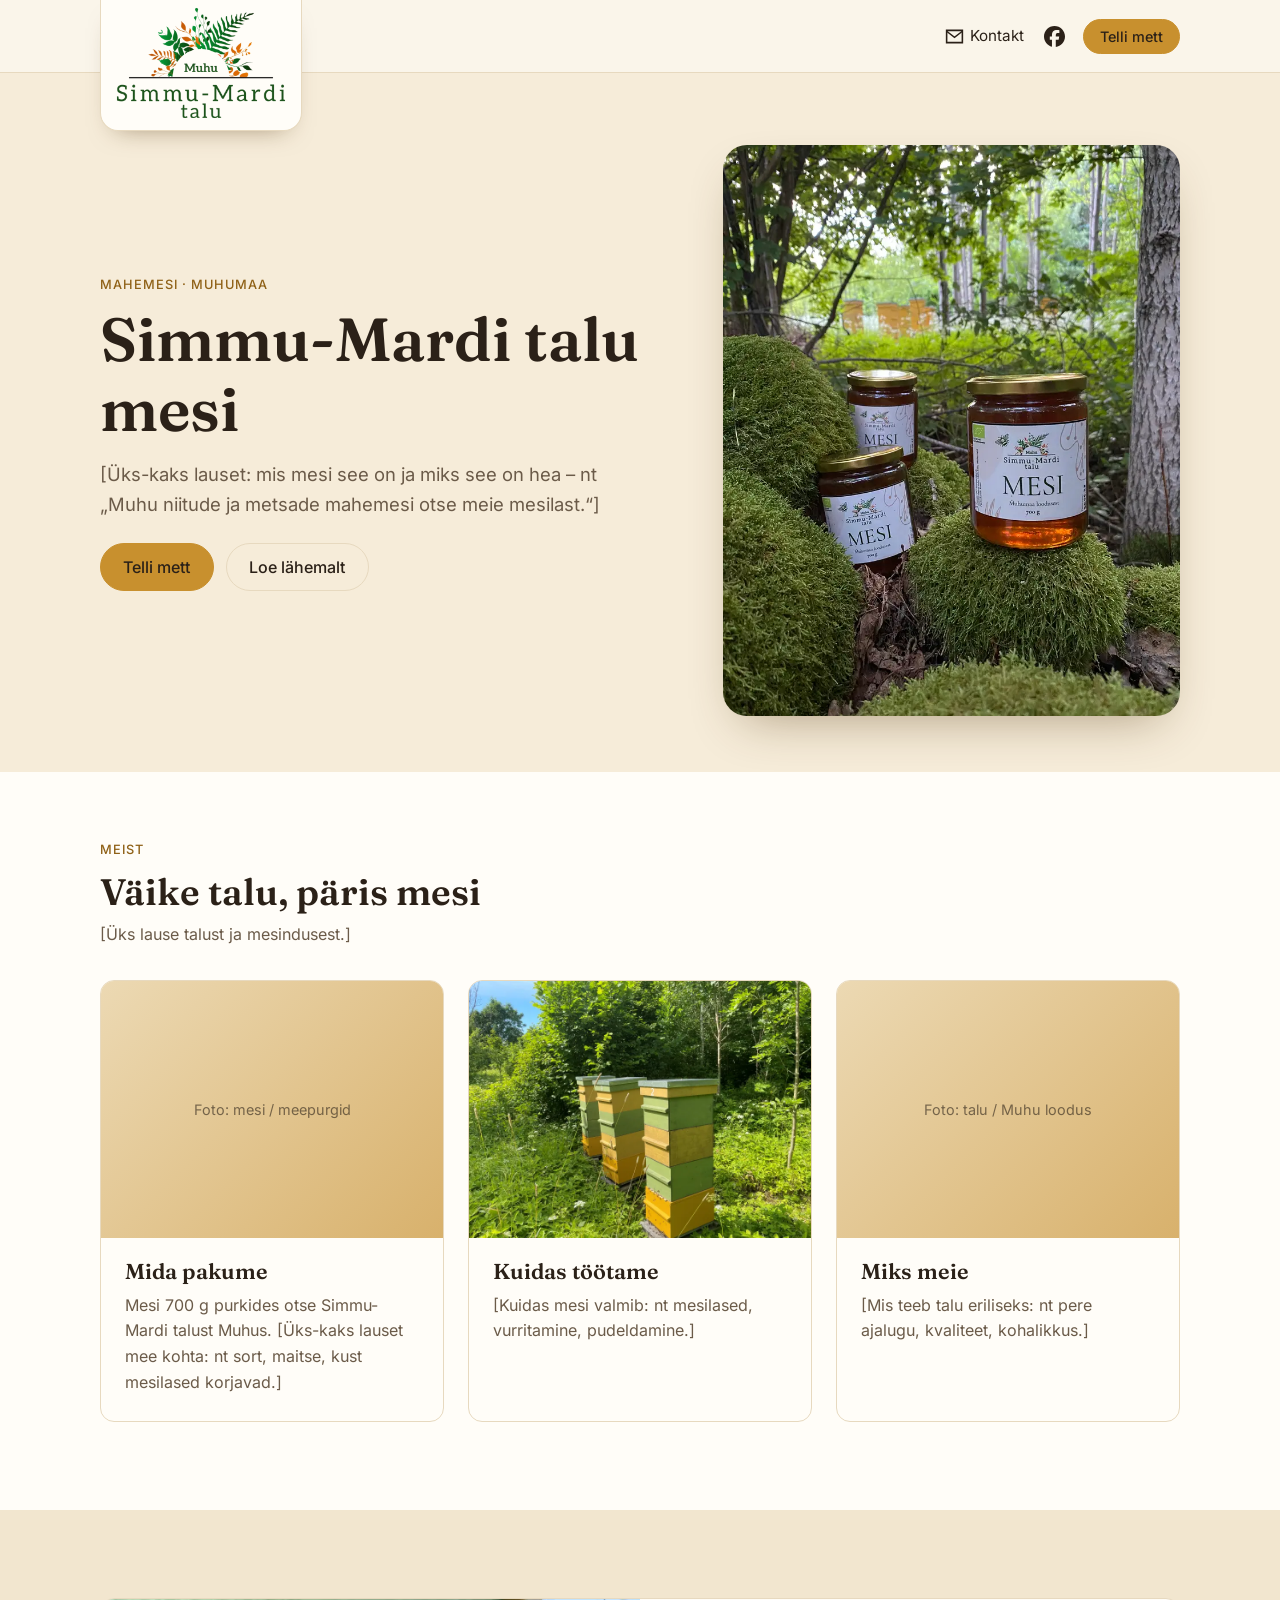
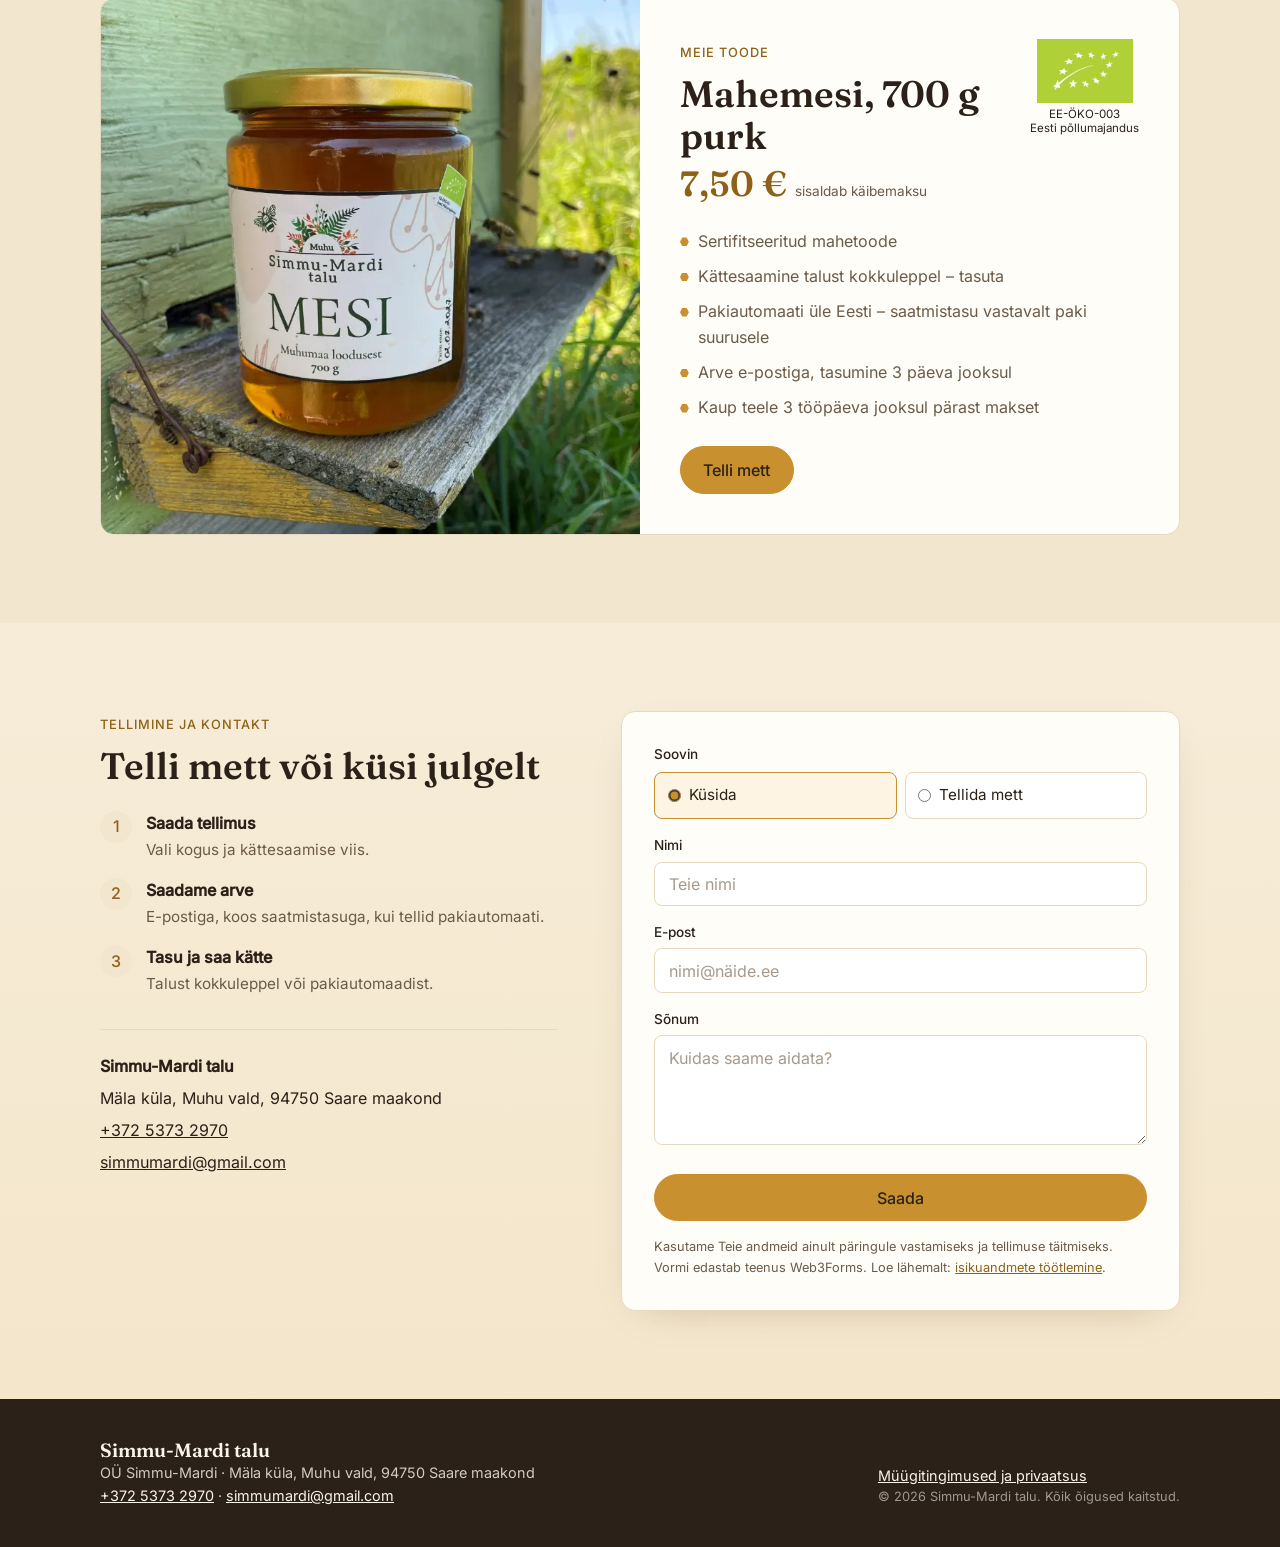
==== index.html @ 736f275f "Header logo 10% bigger (114px desktop, 92px phones, 79px smallest) Stylesheet link bumped to v=9.  C" ====
<!DOCTYPE html>
<html lang="et">
<head>
<meta charset="UTF-8">
<meta name="viewport" content="width=device-width, initial-scale=1.0">
<!-- TEMPORARY until launch: remove this noindex when the site goes live on www.simmumardi.ee -->
<meta name="robots" content="noindex">
<!-- PLACEHOLDER metadata: replace [bracketed] texts; drop "placeholder-" images when real ones exist -->
<title>Simmu-Mardi talu – mahemesi Muhumaalt</title>
<meta name="description" content="[1–2 lauset: Simmu-Mardi talu sertifitseeritud mahemesi Muhumaalt, 700 g purk 7,50 €. Tellimine talust või pakiautomaati. Kuni ~155 tähemärki.]">
<link rel="canonical" href="https://www.simmumardi.ee/">

<meta property="og:type" content="website">
<meta property="og:locale" content="et_EE">
<meta property="og:site_name" content="Simmu-Mardi talu">
<meta property="og:title" content="Simmu-Mardi talu – mahemesi Muhumaalt">
<meta property="og:description" content="[Sama või lühem kui meta description.]">
<meta property="og:url" content="https://www.simmumardi.ee/">
<meta property="og:image" content="https://www.simmumardi.ee/assets/img/placeholder-og-image.png">
<meta property="og:image:width" content="1200">
<meta property="og:image:height" content="630">
<meta property="og:image:alt" content="Simmu-Mardi talu">

<link rel="icon" href="assets/img/placeholder-favicon.svg" type="image/svg+xml">
<link rel="apple-touch-icon" href="assets/img/placeholder-apple-touch-icon.png">
<meta name="theme-color" content="#faf5ea">

<link rel="preload" href="assets/fonts/inter-latin-400-normal.woff2" as="font" type="font/woff2" crossorigin>
<link rel="preload" href="assets/fonts/fraunces-latin-600-normal.woff2" as="font" type="font/woff2" crossorigin>

<script type="application/ld+json">
{
  "@context": "https://schema.org",
  "@type": "LocalBusiness",
  "name": "Simmu-Mardi talu",
  "url": "https://www.simmumardi.ee/",
  "logo": "https://www.simmumardi.ee/assets/img/placeholder-logo.svg",
  "image": "https://www.simmumardi.ee/assets/img/meepurk.webp",
  "description": "[Sama tekst mis meta description.]",
  "legalName": "OÜ Simmu-Mardi",
  "taxID": "14913365",
  "vatID": "EE102304219",
  "email": "simmumardi@gmail.com",
  "telephone": "+37253732970",
  "address": {
    "@type": "PostalAddress",
    "streetAddress": "Simmu-Mardi talu, Mäla küla",
    "addressLocality": "Muhu vald",
    "addressRegion": "Saare maakond",
    "postalCode": "94750",
    "addressCountry": "EE"
  },
  "makesOffer": {
    "@type": "Offer",
    "price": "7.50",
    "priceCurrency": "EUR",
    "itemOffered": {
      "@type": "Product",
      "name": "Mahemesi, 700 g purk",
      "image": "https://www.simmumardi.ee/assets/img/meepurk.webp"
    }
  },
  "sameAs": ["https://www.facebook.com/p/Simmu-Mardi-talu-100068626570776/"]
}
</script>
<link rel="stylesheet" href="style.css?v=9">
</head>
<body>

<header class="site-header">
  <div class="wrap">
    <a class="brand" href="#top">
      <img class="logo" src="assets/img/logo-560.webp" alt="Simmu-Mardi talu" width="560" height="372">
    </a>
    <nav class="site-nav" aria-label="Kontakt ja sotsiaalmeedia">
      <a class="icon-link" href="#contact">
        <svg class="icon-line" viewBox="0 0 24 24" aria-hidden="true" focusable="false"><path d="M3 5h18v14H3z"/><path d="M3 6l9 7 9-7"/></svg>
        <span class="label">Kontakt</span>
      </a>
      <a class="icon-link" href="https://www.facebook.com/p/Simmu-Mardi-talu-100068626570776/">
        <svg class="icon-solid" viewBox="0 0 24 24" aria-hidden="true" focusable="false"><path d="M9.101 23.691v-7.98H6.627v-3.667h2.474v-1.58c0-4.085 1.848-5.978 5.858-5.978.401 0 .955.042 1.468.103a8.68 8.68 0 0 1 1.141.195v3.325a8.623 8.623 0 0 0-.653-.036 26.805 26.805 0 0 0-.733-.009c-.707 0-1.259.096-1.675.309a1.686 1.686 0 0 0-.679.622c-.258.42-.374.995-.374 1.752v1.297h3.919l-.386 2.103-.287 1.564h-3.246v8.245C19.396 23.238 24 18.179 24 12.044c0-6.627-5.373-12-12-12s-12 5.373-12 12c0 5.628 3.874 10.35 9.101 11.647Z"/></svg>
        <span class="visually-hidden">Simmu-Mardi talu Facebookis</span>
      </a>
      <a class="button small" href="#contact" data-order>Telli mett</a>
    </nav>
  </div>
</header>

<main id="top">
  <!-- Opening section -->
  <section class="hero">
    <div class="wrap">
      <div class="hero-text">
        <span class="eyebrow">Mahemesi · Muhumaa</span>
        <h1>Simmu-Mardi talu mesi</h1>
        <p class="lead">[Üks-kaks lauset: mis mesi see on ja miks see on hea – nt „Muhu niitude ja metsade mahemesi otse meie mesilast.“]</p>
        <div class="hero-actions">
          <a class="button" href="#contact" data-order>Telli mett</a>
          <a class="button secondary" href="#meist">Loe lähemalt</a>
        </div>
      </div>
      <div class="hero-image">
        <img src="assets/img/taust-purgid-800.webp" srcset="assets/img/taust-purgid-800.webp 800w, assets/img/taust-purgid-1000.webp 1000w" sizes="(min-width: 900px) 470px, 92vw" alt="Kolm Simmu-Mardi talu mahemee purki samblal metsas, taamal mesitarud" width="800" height="1067" fetchpriority="high">
      </div>
    </div>
  </section>

  <!-- About: three cards side by side on desktop -->
  <section class="section" id="meist" aria-labelledby="meist-heading">
    <div class="wrap">
      <div class="section-head">
        <span class="eyebrow">Meist</span>
        <h2 id="meist-heading">Väike talu, päris mesi</h2>
        <p>[Üks lause talust ja mesindusest.]</p>
      </div>
      <div class="cards">
        <article class="card">
          <div class="ph">Foto: mesi / meepurgid</div>
          <div class="card-body">
            <h3>Mida pakume</h3>
            <p>Mesi 700 g purkides otse Simmu-Mardi talust Muhus. [Üks-kaks lauset mee kohta: nt sort, maitse, kust mesilased korjavad.]</p>
          </div>
        </article>
        <article class="card">
          <img class="card-img" src="assets/img/mesila.webp" alt="Kolm kollase-rohelise triibulist mesitaru mesilas, taustal lehtpuud" width="800" height="600" loading="lazy">
          <div class="card-body">
            <h3>Kuidas töötame</h3>
            <p>[Kuidas mesi valmib: nt mesilased, vurritamine, pudeldamine.]</p>
          </div>
        </article>
        <article class="card">
          <div class="ph">Foto: talu / Muhu loodus</div>
          <div class="card-body">
            <h3>Miks meie</h3>
            <p>[Mis teeb talu eriliseks: nt pere ajalugu, kvaliteet, kohalikkus.]</p>
          </div>
        </article>
      </div>
    </div>
  </section>

  <!-- Product -->
  <section class="section product" aria-labelledby="toode-heading">
    <div class="wrap">
      <div class="product-box">
        <img class="product-img" src="assets/img/meepurk.webp" alt="Simmu-Mardi talu mahemee 700 g purk mesitaru lennulaual, taustal lendavad mesilased" width="1000" height="750" loading="lazy">
        <div class="product-info">
          <div class="product-top">
            <div>
              <span class="eyebrow">Meie toode</span>
              <h2 id="toode-heading">Mahemesi, 700 g purk</h2>
              <p class="product-price">7,50 € <small>sisaldab käibemaksu</small></p>
            </div>
            <figure class="organic">
              <img src="assets/img/eu-organic-logo.jpg" alt="ELi mahepõllumajanduse logo" width="500" height="333">
              <figcaption><span>EE-ÖKO-003</span><span>Eesti põllumajandus</span></figcaption>
            </figure>
          </div>
          <ul class="product-list">
            <li>Sertifitseeritud mahetoode</li>
            <li>Kättesaamine talust kokkuleppel – tasuta</li>
            <li>Pakiautomaati üle Eesti – saatmistasu vastavalt paki suurusele</li>
            <li>Arve e-postiga, tasumine 3 päeva jooksul</li>
            <li>Kaup teele 3 tööpäeva jooksul pärast makset</li>
          </ul>
          <a class="button" href="#contact" data-order>Telli mett</a>
        </div>
      </div>
    </div>
  </section>

  <!-- Order and contact -->
  <section class="section" id="contact" aria-labelledby="contact-heading">
    <div class="wrap contact-grid">
      <div>
        <span class="eyebrow">Tellimine ja kontakt</span>
        <h2 id="contact-heading">Telli mett või küsi julgelt</h2>
        <ol class="steps">
          <li><div><strong>Saada tellimus</strong><span>Vali kogus ja kättesaamise viis.</span></div></li>
          <li><div><strong>Saadame arve</strong><span>E-postiga, koos saatmistasuga, kui tellid pakiautomaati.</span></div></li>
          <li><div><strong>Tasu ja saa kätte</strong><span>Talust kokkuleppel või pakiautomaadist.</span></div></li>
        </ol>
        <address class="contact-details">
          <strong>Simmu-Mardi talu</strong>
          <span>Mäla küla, Muhu vald, 94750 Saare maakond</span>
          <a href="tel:+37253732970">+372 5373 2970</a>
          <a href="mailto:simmumardi@gmail.com">simmumardi@gmail.com</a>
        </address>
      </div>
      <div class="form-card">
        <form id="contact-form" action="https://api.web3forms.com/submit" method="POST">
          <input type="hidden" name="access_key" value="7dc63e33-1db3-48fc-9c2d-06ce0669c745">
          <input type="hidden" name="subject" value="Uus sõnum veebilehelt">
          <input type="hidden" name="from_name" value="Simmu-Mardi talu veebileht">
          <input type="checkbox" name="botcheck" style="display: none;" tabindex="-1" autocomplete="off">

          <fieldset class="choice">
            <legend>Soovin</legend>
            <div class="choice-options">
              <label><input type="radio" name="Tüüp" value="Küsimus" checked> Küsida</label>
              <label><input type="radio" name="Tüüp" value="Tellimus"> Tellida mett</label>
            </div>
          </fieldset>

          <!-- data-price: price per jar. Parcel locker fee depends on order size, so it is not added here -->
          <fieldset class="order-fields" id="order-fields" data-price="7.50">
            <label for="quantity">Kogus (700 g meepurki)</label>
            <input type="number" id="quantity" name="Kogus (700 g purki)" min="1" max="200" step="1" inputmode="numeric">
            <p class="hint">Hind 7,50 € / purk (sisaldab käibemaksu). <span id="order-total"></span></p>

            <fieldset class="choice delivery">
              <legend>Kättesaamine</legend>
              <div class="choice-options">
                <label><input type="radio" name="Kättesaamine" value="Talust" checked> Talust</label>
                <label><input type="radio" name="Kättesaamine" value="Pakiautomaati"> Pakiautomaati</label>
              </div>
            </fieldset>

            <fieldset class="parcel-fields" id="parcel-fields">
              <div>
                <label for="locker">Pakiautomaat</label>
                <input type="text" id="locker" name="Pakiautomaat" placeholder="Automaadi nimi või asukoht">
              </div>
              <div>
                <label for="phone">Telefon (paki teavituse jaoks)</label>
                <input type="tel" id="phone" name="Telefon" placeholder="+372" autocomplete="tel">
              </div>
            </fieldset>

            <label class="check">
              <input type="checkbox" id="terms" name="Müügitingimustega nõus" value="Jah">
              <span>Olen tutvunud <a href="muugitingimused.html" target="_blank">müügitingimustega</a> ja nõustun nendega.</span>
            </label>
          </fieldset>

          <div>
            <label for="name">Nimi</label>
            <input type="text" id="name" name="Nimi" placeholder="Teie nimi" autocomplete="name" required>
          </div>
          <div>
            <label for="email">E-post</label>
            <input type="email" id="email" name="email" placeholder="nimi@näide.ee" autocomplete="email" required>
          </div>
          <div>
            <label for="message">Sõnum</label>
            <textarea id="message" name="Sõnum" placeholder="Kuidas saame aidata?" required></textarea>
          </div>
          <button type="submit" class="button">Saada</button>
          <p class="form-status" id="form-status" role="status" aria-live="polite"></p>
          <p class="form-note">Kasutame Teie andmeid ainult päringule vastamiseks ja tellimuse täitmiseks. Vormi edastab teenus Web3Forms. Loe lähemalt: <a href="muugitingimused.html#privaatsus">isikuandmete töötlemine</a>.</p>
        </form>
      </div>
    </div>
  </section>
</main>

<footer class="site-footer">
  <div class="wrap">
    <div>
      <p class="company-name">Simmu-Mardi talu</p>
      <address>OÜ Simmu-Mardi · Mäla küla, Muhu vald, 94750 Saare maakond<br>
      <a href="tel:+37253732970">+372 5373 2970</a> · <a href="mailto:simmumardi@gmail.com">simmumardi@gmail.com</a></address>
    </div>
    <div>
      <p><a href="muugitingimused.html">Müügitingimused ja privaatsus</a></p>
      <p class="copy">&copy; <span id="year">2026</span> Simmu-Mardi talu. Kõik õigused kaitstud.</p>
    </div>
  </div>
</footer>

<script>
  document.getElementById('year').textContent = new Date().getFullYear();

  // Contact / order form. Without JS the form still posts normally and the order box stays visible.
  (function () {
    var form = document.getElementById('contact-form');
    var orderFields = document.getElementById('order-fields');
    var parcelFields = document.getElementById('parcel-fields');
    var quantity = document.getElementById('quantity');
    var locker = document.getElementById('locker');
    var phone = document.getElementById('phone');
    var terms = document.getElementById('terms');
    var message = document.getElementById('message');
    var total = document.getElementById('order-total');
    var status = document.getElementById('form-status');
    var button = form.querySelector('button[type="submit"]');
    var price = parseFloat(orderFields.dataset.price);

    function isOrder() {
      return form.querySelector('input[name="Tüüp"]:checked').value === 'Tellimus';
    }

    function isParcel() {
      return form.querySelector('input[name="Kättesaamine"]:checked').value === 'Pakiautomaati';
    }

    function euros(n) {
      return n.toFixed(2).replace('.', ',') + ' €';
    }

    // Returns e.g. "15,00 €" or "15,00 € + saatmistasu"; '' if no total
    function orderTotal() {
      var qty = parseInt(quantity.value, 10);
      if (!(price > 0 && qty > 0)) return '';
      return euros(price * qty) + (isParcel() ? ' + saatmistasu' : '');
    }

    // Disabled fieldsets are not validated or sent, so a question never carries order fields
    function updateMode() {
      var order = isOrder();
      var parcel = order && isParcel();
      orderFields.hidden = !order;
      orderFields.disabled = !order;
      parcelFields.hidden = !parcel;
      parcelFields.disabled = !parcel;
      quantity.required = order;
      terms.required = order;
      locker.required = parcel;
      phone.required = parcel;
      message.required = !order;    // message is optional for orders
      message.placeholder = order
        ? 'Soovi korral lisainfo, nt sobiv aeg talust kättesaamiseks (valikuline)'
        : 'Kuidas saame aidata?';
      if (order && !quantity.value) quantity.value = 1;
      updateTotal();
    }

    function updateTotal() {
      var t = orderTotal();
      total.textContent = t
        ? 'Kokku ' + t + (isParcel() ? ' (sõltub paki suurusest, märgime arvele).' : '.')
        : '';
    }

    form.addEventListener('change', function (e) {
      if (e.target.name === 'Tüüp' || e.target.name === 'Kättesaamine') updateMode();
    });
    quantity.addEventListener('input', updateTotal);
    updateMode();

    form.addEventListener('submit', function (e) {
      e.preventDefault();
      var data = Object.fromEntries(new FormData(form));
      var name = data['Nimi'];
      if (isOrder()) {
        data.subject = 'Tellimus: ' + data['Kogus (700 g purki)'] + ' × mesi 700 g, ' +
          (isParcel() ? 'pakiautomaat' : 'talust') + ' – ' + name;
        if (orderTotal()) data['Summa (orienteeruv)'] = orderTotal();
      } else {
        data.subject = 'Küsimus veebilehelt – ' + name;
      }

      button.disabled = true;
      status.className = 'form-status';
      status.textContent = 'Saadan…';

      fetch(form.action, {
        method: 'POST',
        headers: { 'Content-Type': 'application/json', 'Accept': 'application/json' },
        body: JSON.stringify(data)
      })
        .then(function (response) {
          return response.json().then(function (json) {
            if (!response.ok || !json.success) throw new Error(json.message);
          });
        })
        .then(function () {
          var order = isOrder();
          status.className = 'form-status success';
          status.textContent = order
            ? 'Aitäh! Tellimus on saadetud. Saadame arve e-postiga.'
            : 'Aitäh! Sõnum on saadetud. Vastame esimesel võimalusel.';
          form.reset();
          updateMode();
        })
        .catch(function () {
          status.className = 'form-status error';
          status.textContent = 'Saatmine ebaõnnestus. Palun proovige uuesti või kirjutage meile otse e-postiga.';
        })
        .then(function () {
          button.disabled = false;
        });
    });
  })();
</script>
<script>
  // "Telli mett" buttons: jump to the form with "Tellida mett" already selected
  document.querySelectorAll('[data-order]').forEach(function (link) {
    link.addEventListener('click', function () {
      var radio = document.querySelector('input[name="Tüüp"][value="Tellimus"]');
      radio.checked = true;
      radio.dispatchEvent(new Event('change', { bubbles: true }));
    });
  });
</script>

</body>
</html>
---- style.css ----
/* Simmu-Mardi talu – shared styles for index.html and muugitingimused.html (light warm theme) */

/* Self-hosted fonts (SIL OFL, licences in assets/fonts/) */
@font-face {
  font-family: 'Inter';
  font-weight: 400;
  font-display: swap;
  src: url('assets/fonts/inter-latin-400-normal.woff2') format('woff2');
  unicode-range: U+0000-00FF,U+0131,U+0152-0153,U+02BB-02BC,U+02C6,U+02DA,U+02DC,U+0304,U+0308,U+0329,U+2000-206F,U+20AC,U+2122,U+2191,U+2193,U+2212,U+2215,U+FEFF,U+FFFD;
}
@font-face {
  font-family: 'Inter';
  font-weight: 400;
  font-display: swap;
  src: url('assets/fonts/inter-latin-ext-400-normal.woff2') format('woff2');
  unicode-range: U+0100-02BA,U+02BD-02C5,U+02C7-02CC,U+02CE-02D7,U+02DD-02FF,U+0304,U+0308,U+0329,U+1D00-1DBF,U+1E00-1E9F,U+1EF2-1EFF,U+2020,U+20A0-20AB,U+20AD-20C0,U+2113,U+2C60-2C7F,U+A720-A7FF;
}
@font-face {
  font-family: 'Inter';
  font-weight: 500;
  font-display: swap;
  src: url('assets/fonts/inter-latin-500-normal.woff2') format('woff2');
  unicode-range: U+0000-00FF,U+0131,U+0152-0153,U+02BB-02BC,U+02C6,U+02DA,U+02DC,U+0304,U+0308,U+0329,U+2000-206F,U+20AC,U+2122,U+2191,U+2193,U+2212,U+2215,U+FEFF,U+FFFD;
}
@font-face {
  font-family: 'Inter';
  font-weight: 500;
  font-display: swap;
  src: url('assets/fonts/inter-latin-ext-500-normal.woff2') format('woff2');
  unicode-range: U+0100-02BA,U+02BD-02C5,U+02C7-02CC,U+02CE-02D7,U+02DD-02FF,U+0304,U+0308,U+0329,U+1D00-1DBF,U+1E00-1E9F,U+1EF2-1EFF,U+2020,U+20A0-20AB,U+20AD-20C0,U+2113,U+2C60-2C7F,U+A720-A7FF;
}
@font-face {
  font-family: 'Fraunces';
  font-weight: 600;
  font-display: swap;
  src: url('assets/fonts/fraunces-latin-600-normal.woff2') format('woff2');
  unicode-range: U+0000-00FF,U+0131,U+0152-0153,U+02BB-02BC,U+02C6,U+02DA,U+02DC,U+0304,U+0308,U+0329,U+2000-206F,U+20AC,U+2122,U+2191,U+2193,U+2212,U+2215,U+FEFF,U+FFFD;
}
@font-face {
  font-family: 'Fraunces';
  font-weight: 600;
  font-display: swap;
  src: url('assets/fonts/fraunces-latin-ext-600-normal.woff2') format('woff2');
  unicode-range: U+0100-02BA,U+02BD-02C5,U+02C7-02CC,U+02CE-02D7,U+02DD-02FF,U+0304,U+0308,U+0329,U+1D00-1DBF,U+1E00-1E9F,U+1EF2-1EFF,U+2020,U+20A0-20AB,U+20AD-20C0,U+2113,U+2C60-2C7F,U+A720-A7FF;
}

:root {
  --cream: #faf5ea;
  --paper: #fffdf8;
  --sand: #f2e6cf;
  --ink: #2b2118;
  --muted: #6b5b49;
  --honey: #c8902e;
  --honey-dark: #8f6117;
  --line: #e7d9bf;
  --radius: 14px;
  --header-h: 72px;
  --wrap: 1120px;
}

* { box-sizing: border-box; margin: 0; padding: 0; }

html { scroll-behavior: smooth; }

@media (prefers-reduced-motion: reduce) {
  html { scroll-behavior: auto; }
}

body {
  font-family: 'Inter', sans-serif;
  color: var(--ink);
  /* slight gradient over the whole page: lighter cream at the top, warmer sand towards the bottom */
  background: var(--cream) linear-gradient(180deg, #fffaf1 0%, var(--cream) 35%, #f3e5c9 100%);
  line-height: 1.6;
}

h1, h2, h3, .company-name {
  font-family: 'Fraunces', serif;
  font-weight: 600;
  line-height: 1.15;
}

a { color: var(--honey-dark); }

img { display: block; max-width: 100%; }

[hidden] { display: none !important; }

.visually-hidden {
  position: absolute;
  width: 1px;
  height: 1px;
  overflow: hidden;
  clip: rect(0 0 0 0);
  white-space: nowrap;
}

.wrap {
  width: 100%;
  max-width: var(--wrap);
  margin: 0 auto;
  padding: 0 1.25rem;
}

.section {
  padding: 4rem 0;
}

.section-head {
  max-width: 40rem;
  margin-bottom: 2rem;
}

.eyebrow {
  display: inline-block;
  font-size: 0.8rem;
  font-weight: 500;
  letter-spacing: 0.08em;
  text-transform: uppercase;
  color: var(--honey-dark);
  margin-bottom: 0.6rem;
}

.section h2 {
  font-size: clamp(1.7rem, 3vw, 2.3rem);
  margin-bottom: 0.6rem;
}

.section-head p {
  color: var(--muted);
}

/* Buttons */
.button {
  display: inline-flex;
  align-items: center;
  justify-content: center;
  gap: 0.5rem;
  padding: 0.8rem 1.4rem;
  border-radius: 999px;
  border: 1.5px solid var(--honey);
  background: var(--honey);
  color: var(--ink); /* dark text on honey: contrast 5.7:1 (white was only 2.7:1) */
  font: 500 1rem 'Inter', sans-serif;
  text-decoration: none;
  cursor: pointer;
  transition: background 0.15s, border-color 0.15s, color 0.15s;
}

.button:hover { background: var(--honey-dark); border-color: var(--honey-dark); color: #fff; } /* white on dark honey: 5.4:1 */

.button.secondary {
  background: transparent;
  color: var(--ink);
  border-color: var(--line);
}

.button.secondary:hover { border-color: var(--honey); background: transparent; color: var(--ink); }

.button.small { padding: 0.5rem 1rem; font-size: 0.9rem; }

:focus-visible {
  outline: 2px solid var(--honey-dark);
  outline-offset: 2px;
}

/* Header: scrolls away with the page on all screens. The logo hangs below the bar as a cream tag */
.site-header {
  background: rgba(250, 245, 234, 0.92);
  backdrop-filter: blur(8px);
  -webkit-backdrop-filter: blur(8px);
  border-bottom: 1px solid var(--line);
  position: relative;
  z-index: 10;
}

.site-header .wrap {
  display: flex;
  align-items: center;
  position: relative;
  justify-content: flex-end; /* the logo tag is positioned on the left, see .brand */
  gap: 1rem;
  min-height: 64px;
}

.brand {
  display: flex;
  align-items: center;
  gap: 0.6rem;
  color: var(--ink);
  text-decoration: none;
  min-width: 0;
  /* hanging tag: starts at the top edge of the bar and reaches below it */
  position: absolute;
  top: 0;
  left: 1.25rem;
  padding: 0.4rem 0.9rem 0.6rem;
  background: var(--paper);
  border: 1px solid var(--line);
  border-top: 0;
  border-radius: 0 0 18px 18px;
  box-shadow: 0 12px 26px -16px rgba(80, 50, 10, 0.55);
}

.brand svg { width: 38px; height: 38px; flex-shrink: 0; }

/* Farm logo (contains the farm name) on the hanging tag */
.brand .logo { height: 92px; width: auto; flex-shrink: 0; }

.company-name { font-size: 1.2rem; }

.site-nav {
  display: flex;
  align-items: center;
  gap: 0.3rem;
  flex-shrink: 0;
}

.site-nav .icon-link {
  display: flex;
  align-items: center;
  gap: 0.35rem;
  padding: 0.45rem;
  color: var(--ink);
  text-decoration: none;
  font-size: 0.95rem;
}

.site-nav .icon-link:hover { color: var(--honey-dark); }

.site-nav svg { width: 21px; height: 21px; }
.icon-line { fill: none; stroke: currentColor; stroke-width: 1.8; }
.icon-solid { fill: currentColor; }

.site-nav .button { margin-left: 0.4rem; }

@media (max-width: 599px) {
  .site-nav .label { position: absolute; width: 1px; height: 1px; overflow: hidden; clip: rect(0 0 0 0); white-space: nowrap; }
}

/* Small phones: the opening section already has a "Telli mett" button */
@media (max-width: 479px) {
  .site-nav .button { display: none; }
}

@media (max-width: 379px) {
  .company-name { font-size: 1.05rem; }
  .brand svg { width: 32px; height: 32px; }
  .brand .logo { height: 79px; }
  .site-nav .button { padding: 0.45rem 0.8rem; }
}

/* Hero */
.hero {
  padding: 3.5rem 0 2.5rem; /* room under the hanging logo tag; tighter towards "Meist" */
  background: #f6ecd9; /* warm cream band, so it stands apart from the light "Meist" band below */
}

.hero .wrap {
  display: grid;
  gap: 2.5rem;
  align-items: center;
}

.hero h1 {
  font-size: clamp(2.3rem, 6vw, 3.8rem);
  margin-bottom: 1rem;
}

.hero .lead {
  font-size: 1.15rem;
  color: var(--muted);
  max-width: 34rem;
  margin-bottom: 1.5rem;
}

.price-tag {
  display: inline-flex;
  align-items: baseline;
  gap: 0.6rem;
  padding: 0.5rem 1rem;
  background: var(--sand);
  border-radius: 999px;
  margin-bottom: 1.5rem;
  font-size: 0.95rem;
}

.price-tag strong {
  font-family: 'Fraunces', serif;
  font-size: 1.25rem;
}

.hero-actions {
  display: flex;
  flex-wrap: wrap;
  gap: 0.75rem;
}

.hero-image img {
  height: auto;
  width: 100%;
  aspect-ratio: 4 / 3;
  object-fit: cover;
  object-position: 50% 45%; /* keeps the hives and the jars in view */
  border-radius: 24px;
  box-shadow: 0 20px 50px -20px rgba(80, 50, 10, 0.45);
}

/* Photo placeholders (warm tones) */
.ph {
  display: flex;
  align-items: center;
  justify-content: center;
  aspect-ratio: 4 / 3;
  background: linear-gradient(135deg, #ecd9b3, #d8b16c);
  color: rgba(43, 33, 24, 0.6);
  font-size: 0.9rem;
  text-align: center;
  padding: 1rem;
}

/* EU organic logo: code number and origin directly underneath, on two lines (Reg. (EU) 2018/848) */
.hero-meta {
  display: flex;
  flex-wrap: wrap;
  align-items: center;
  gap: 1rem 1.25rem;
  margin-bottom: 1.5rem;
}

.hero-meta .price-tag { margin-bottom: 0; }

.organic {
  display: inline-flex;
  flex-direction: column;
  align-items: center;
  gap: 0.25rem;
  flex-shrink: 0;
}

.organic img {
  width: 96px;
  height: auto;
}

.organic figcaption {
  font-size: 0.72rem;
  line-height: 1.25;
  text-align: center;
  color: var(--ink);
}

.organic figcaption span { display: block; }

.organic-small img { width: 72px; }
.organic-small figcaption { font-size: 0.62rem; }

/* About cards */
.cards {
  display: grid;
  gap: 1.5rem;
}

.card {
  background: var(--paper);
  border: 1px solid var(--line);
  border-radius: var(--radius);
  overflow: hidden;
}

.card-img {
  width: 100%;
  height: auto;
  aspect-ratio: 4 / 3;
  object-fit: cover;
}

.card-body { padding: 1.4rem 1.5rem 1.6rem; }

.card h3 {
  font-size: 1.35rem;
  margin-bottom: 0.5rem;
}

.card p { color: var(--muted); }

/* Product */
/* "Meist" gets its own light band, so it stands apart from the opening section above and the sand product band below */
#meist {
  background: var(--paper);
  padding-top: 3rem;
}

.product {
  background: var(--sand);
}

.product-box {
  display: grid;
  background: var(--paper);
  border-radius: var(--radius);
  overflow: hidden;
  border: 1px solid var(--line);
}

.product-img {
  width: 100%;
  height: auto;
  aspect-ratio: 4 / 3;
  object-fit: cover;
  object-position: 40% center;
}

.product-info { padding: 2rem 1.5rem; }

.product-info h2 { margin-bottom: 0.3rem; }

.product-top {
  display: flex;
  justify-content: space-between;
  align-items: flex-start;
  gap: 1rem;
}

.product-price {
  font-family: 'Fraunces', serif;
  font-size: 2.2rem;
  font-weight: 600;
  color: var(--honey-dark);
  line-height: 1.25;
  margin-bottom: 0.2rem;
}

.product-price small {
  font-family: 'Inter', sans-serif;
  font-size: 0.85rem;
  font-weight: 400;
  color: var(--muted);
  white-space: nowrap;
}

.product-list {
  list-style: none;
  margin: 1.2rem 0 1.6rem;
  display: grid;
  gap: 0.6rem;
}

.product-list li {
  display: flex;
  gap: 0.6rem;
  color: var(--muted);
}

.product-list li::before {
  content: '';
  flex-shrink: 0;
  width: 0.55rem;
  height: 0.55rem;
  margin-top: 0.55rem;
  background: var(--honey);
  clip-path: polygon(25% 0, 75% 0, 100% 50%, 75% 100%, 25% 100%, 0 50%);
}

/* Contact / order */
.contact-grid {
  display: grid;
  gap: 2.5rem;
}

.steps {
  list-style: none;
  counter-reset: step;
  display: grid;
  gap: 1rem;
  margin: 1.5rem 0 2rem;
}

.steps li {
  counter-increment: step;
  display: flex;
  gap: 0.9rem;
  align-items: flex-start;
}

.steps li::before {
  content: counter(step);
  flex-shrink: 0;
  width: 2rem;
  height: 2rem;
  display: grid;
  place-items: center;
  border-radius: 50%;
  background: var(--sand);
  color: var(--honey-dark);
  font-weight: 500;
}

.steps strong { display: block; }
.steps span { color: var(--muted); font-size: 0.95rem; }

.contact-details {
  font-style: normal;
  display: grid;
  gap: 0.4rem;
  padding-top: 1.5rem;
  border-top: 1px solid var(--line);
}

.contact-details a { color: var(--ink); }

/* Form */
.form-card {
  background: var(--paper);
  border: 1px solid var(--line);
  border-radius: var(--radius);
  padding: 1.5rem;
  box-shadow: 0 12px 40px -24px rgba(80, 50, 10, 0.35);
}

form {
  display: flex;
  flex-direction: column;
  gap: 1rem;
}

label {
  display: block;
  font-size: 0.85rem;
  font-weight: 500;
  margin-bottom: 0.3rem;
}

input, textarea {
  width: 100%;
  padding: 0.7rem 0.85rem;
  border: 1px solid var(--line);
  border-radius: 8px;
  background: #fff;
  color: var(--ink);
  font: 1rem 'Inter', sans-serif;
}

input:focus, textarea:focus { border-color: var(--honey); outline: none; box-shadow: 0 0 0 3px rgba(200, 144, 46, 0.2); }

input::placeholder, textarea::placeholder { color: #a8998a; }

textarea { resize: vertical; min-height: 110px; }

fieldset { border: none; min-width: 0; }

.choice legend {
  font-size: 0.85rem;
  font-weight: 500;
  margin-bottom: 0.4rem;
}

.choice-options {
  display: grid;
  grid-template-columns: 1fr 1fr;
  gap: 0.5rem;
}

.choice-options label {
  display: flex;
  align-items: center;
  gap: 0.5rem;
  margin: 0;
  padding: 0.65rem 0.8rem;
  border: 1px solid var(--line);
  border-radius: 8px;
  font-size: 0.95rem;
  font-weight: 400;
  cursor: pointer;
  background: #fff;
}

.choice-options label:has(input:checked) {
  border-color: var(--honey);
  background: #fdf4e3;
}

.choice-options input { width: auto; accent-color: var(--honey); }

.order-fields {
  padding: 1rem;
  border: 1px solid var(--line);
  border-radius: 10px;
  background: var(--cream);
}

#quantity { max-width: 8rem; }

.order-fields .hint {
  font-size: 0.85rem;
  color: var(--muted);
  margin-top: 0.5rem;
}

.order-fields .delivery { margin-top: 1rem; }

.parcel-fields {
  display: flex;
  flex-direction: column;
  gap: 0.8rem;
  margin-top: 0.8rem;
}

.order-fields .check {
  display: flex;
  align-items: flex-start;
  gap: 0.5rem;
  margin: 1rem 0 0;
  font-size: 0.9rem;
  font-weight: 400;
  cursor: pointer;
}

.order-fields .check input { width: auto; margin-top: 0.3rem; accent-color: var(--honey); }

form button[type="submit"] { width: 100%; margin-top: 0.3rem; }
form button[type="submit"]:disabled { opacity: 0.6; cursor: wait; }

.form-status:empty { display: none; }
.form-status { font-size: 0.95rem; }
.form-status.success, .form-status.error { padding: 0.8rem 1rem; border-radius: 8px; }
.form-status.success { background: #e8f1df; border: 1px solid #a9c48f; }
.form-status.error { background: #f8e3df; border: 1px solid #d99a8f; }

.form-note { font-size: 0.8rem; color: var(--muted); }

/* Footer */
.site-footer {
  background: var(--ink);
  color: rgba(250, 245, 234, 0.8);
  padding: 2.5rem 0;
  font-size: 0.9rem;
}

.site-footer .wrap {
  display: grid;
  gap: 1.2rem;
}

.site-footer .company-name { color: var(--cream); font-size: 1.2rem; }
.site-footer address { font-style: normal; }
.site-footer a { color: var(--cream); }
.site-footer .copy { font-size: 0.8rem; opacity: 0.7; }

/* Tablet and up */
@media (min-width: 700px) {
  .cards { grid-template-columns: repeat(3, 1fr); }
  .product-box { grid-template-columns: 1fr 1fr; }
  .product-img { height: 100%; aspect-ratio: auto; min-height: 22rem; }
  .product-info { padding: 2.5rem; align-self: center; }
  .site-footer .wrap { grid-template-columns: 1fr auto; align-items: end; }
}

/* Desktop */
@media (min-width: 900px) {
  .site-header .wrap { min-height: var(--header-h); }
  .brand svg { width: 44px; height: 44px; }
  .brand .logo { height: 114px; }
  .page { padding-top: 4.5rem; } /* room under the logo tag on the terms page */
  .company-name { font-size: 1.4rem; }
  .section { padding: 5.5rem 0; }
  .hero { padding: 4.5rem 0 3.5rem; }
  #meist { padding-top: 4rem; }
  .hero .wrap { grid-template-columns: 1.1fr 0.9fr; gap: 4rem; }
  .hero-image img { aspect-ratio: 4 / 5; }
  .contact-grid { grid-template-columns: 0.9fr 1.1fr; gap: 4rem; align-items: start; }
  .form-card { padding: 2rem; }
}

/* Terms of sale page (muugitingimused.html) */
.page {
  padding: 3rem 0 4rem;
}

.prose {
  max-width: 46rem;
  background: var(--paper);
  border: 1px solid var(--line);
  border-radius: var(--radius);
  padding: 2rem 1.5rem;
}

.prose h1 {
  font-size: clamp(1.9rem, 4vw, 2.6rem);
  margin-bottom: 0.4rem;
  text-wrap: balance;
}

.prose .updated {
  font-size: 0.9rem;
  color: var(--muted);
  margin-bottom: 1.5rem;
}

.prose h2 {
  font-size: 1.35rem;
  margin: 2.2rem 0 0.7rem;
  text-wrap: balance;
}

.prose p,
.prose li {
  margin-bottom: 0.6rem;
}

.prose ol,
.prose ul {
  padding-left: 1.4rem;
}

.prose .toc {
  font-size: 0.95rem;
  padding: 1rem 1.2rem;
  background: var(--cream);
  border-radius: 10px;
}

.prose .toc p { margin: 0.4rem 0 0; }

.prose .button { margin: 0.4rem 0 0; }

.withdraw-form {
  margin-top: 1.2rem;
  padding: 1.2rem;
  border: 1px solid var(--line);
  border-radius: 10px;
  background: var(--cream);
}

.form-status.info { padding: 0.8rem 1rem; border-radius: 8px; background: var(--sand); border: 1px solid var(--line); }

.model-form { margin-top: 1.5rem; }

.model-form summary {
  cursor: pointer;
  font-weight: 500;
}

.form-template {
  margin-top: 0.8rem;
  padding: 1rem 1.2rem;
  border: 1px dashed var(--line);
  border-radius: 8px;
}

@media (min-width: 900px) {
  .prose { padding: 3rem 3.5rem; }
}
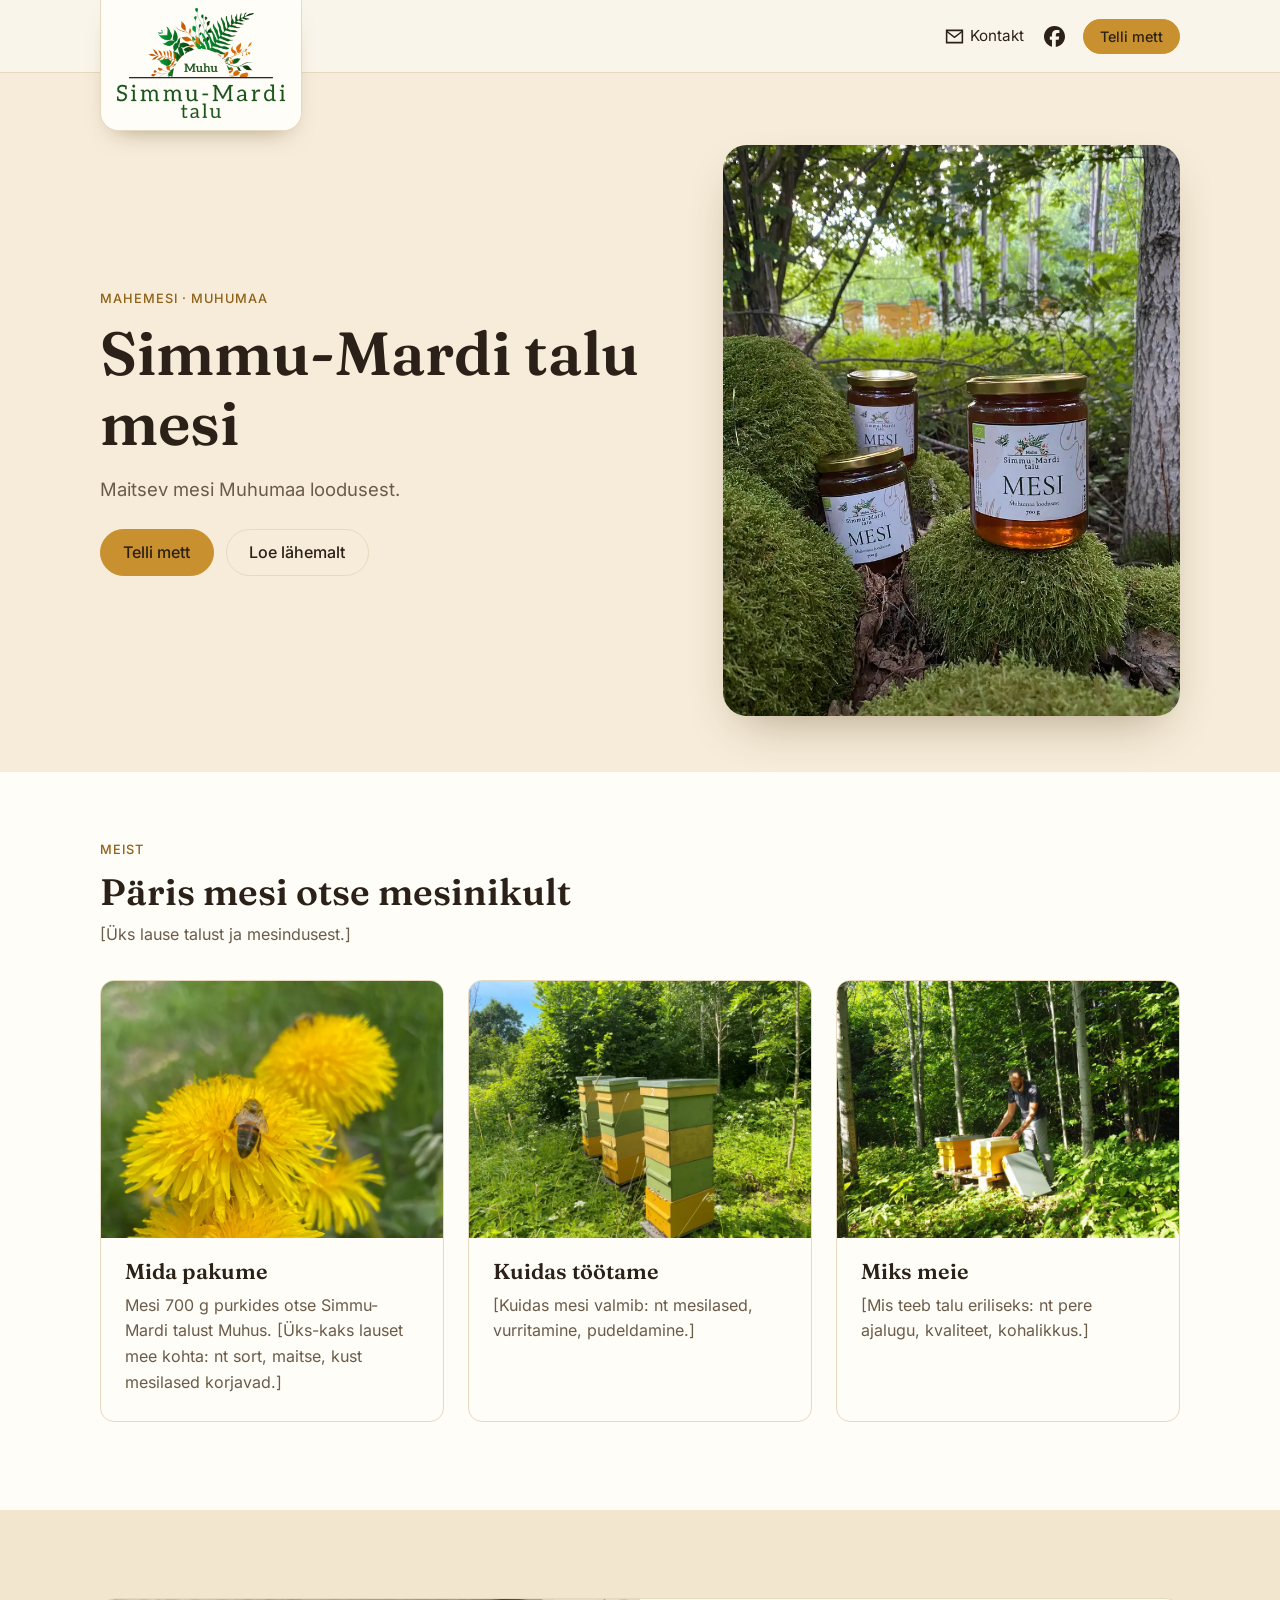
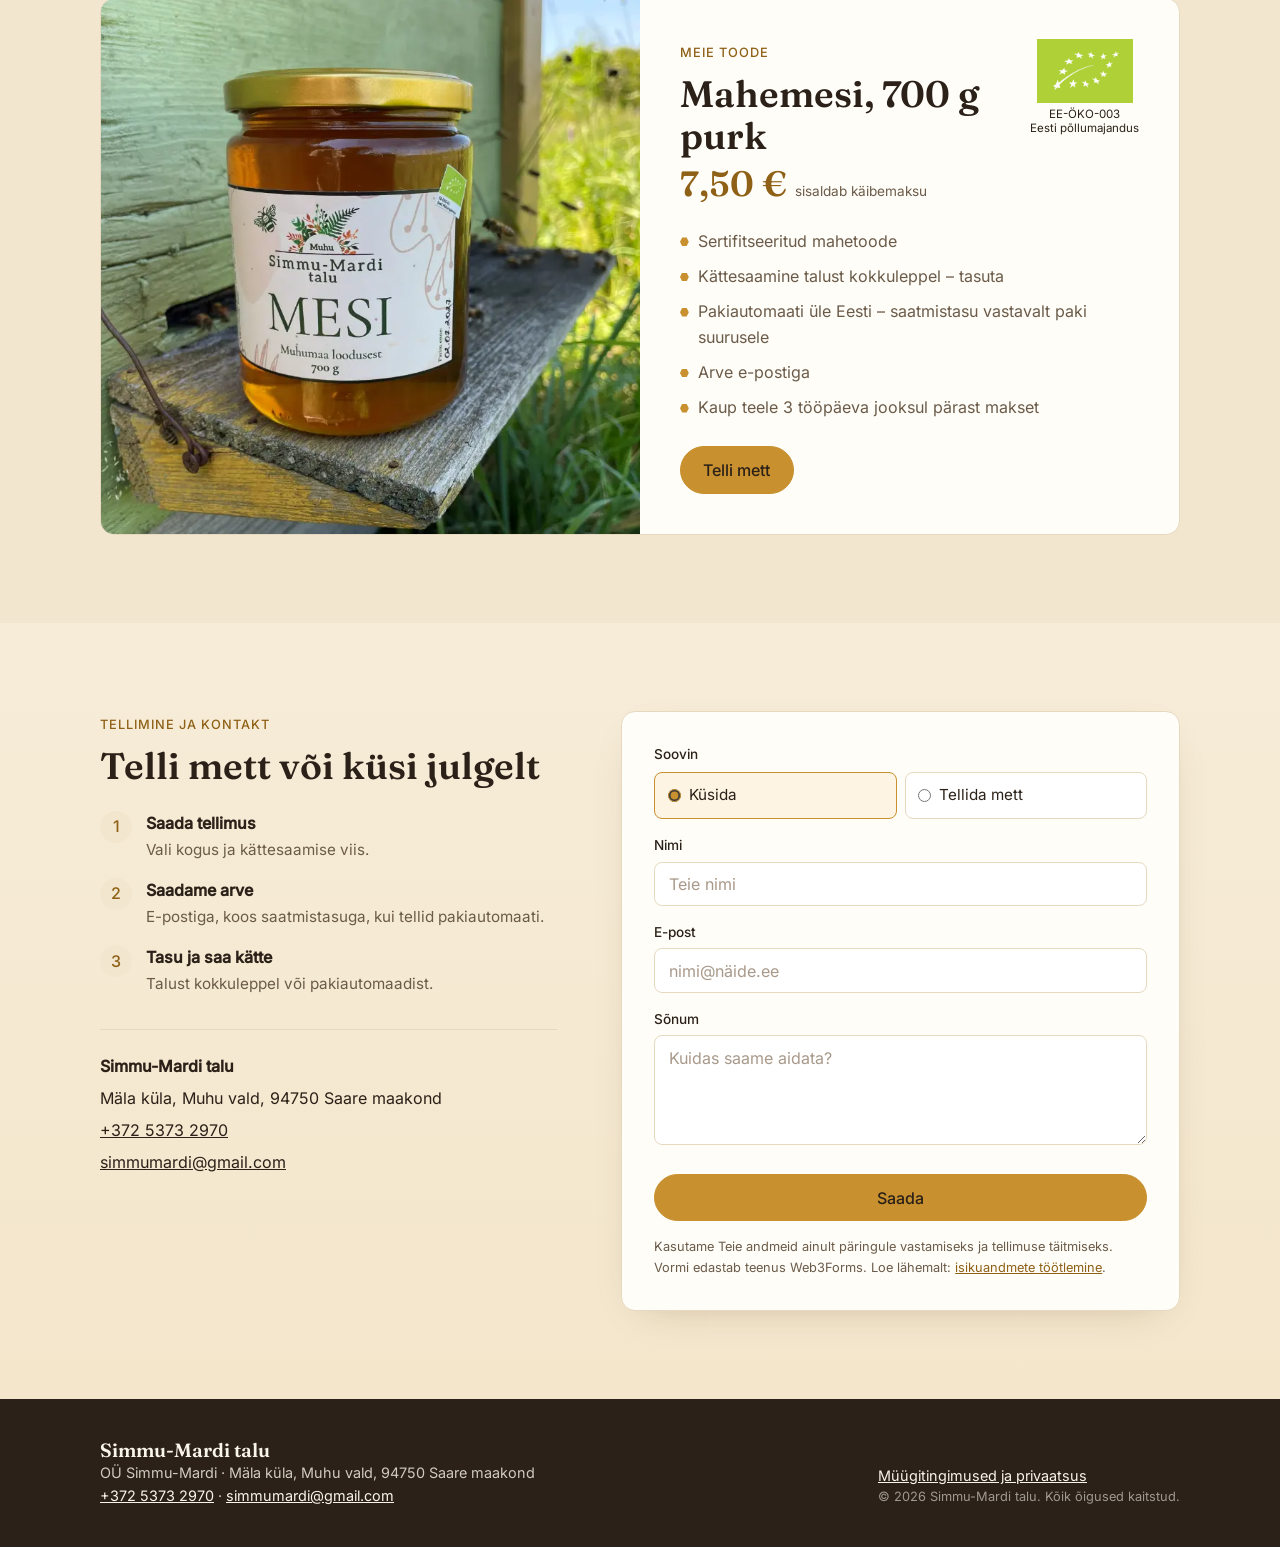
==== commit 3e237615: "Photos for "Mida pakume" and "Miks meie"; new texts - Card 1: bee on dandelions (IMG_2480), card 3: " ====
--- a/index.html
+++ b/index.html
@@ -1,6 +1,7 @@
 <!DOCTYPE html>
 <html lang="et">
 <head>
+<!-- GENERATED FILE: edit index.template.html (layout) or tekstid.json (texts), then run "node build.js". Do not edit index.html directly. -->
 <meta charset="UTF-8">
 <meta name="viewport" content="width=device-width, initial-scale=1.0">
 <!-- TEMPORARY until launch: remove this noindex when the site goes live on www.simmumardi.ee -->
@@ -36,7 +37,7 @@
   "url": "https://www.simmumardi.ee/",
   "logo": "https://www.simmumardi.ee/assets/img/placeholder-logo.svg",
   "image": "https://www.simmumardi.ee/assets/img/meepurk.webp",
-  "description": "[Sama tekst mis meta description.]",
+  "description": "[1–2 lauset: Simmu-Mardi talu sertifitseeritud mahemesi Muhumaalt, 700 g purk 7,50 €. Tellimine talust või pakiautomaati. Kuni ~155 tähemärki.]",
   "legalName": "OÜ Simmu-Mardi",
   "taxID": "14913365",
   "vatID": "EE102304219",
@@ -93,7 +94,7 @@
       <div class="hero-text">
         <span class="eyebrow">Mahemesi · Muhumaa</span>
         <h1>Simmu-Mardi talu mesi</h1>
-        <p class="lead">[Üks-kaks lauset: mis mesi see on ja miks see on hea – nt „Muhu niitude ja metsade mahemesi otse meie mesilast.“]</p>
+        <p class="lead">Maitsev mesi Muhumaa loodusest.</p>
         <div class="hero-actions">
           <a class="button" href="#contact" data-order>Telli mett</a>
           <a class="button secondary" href="#meist">Loe lähemalt</a>
@@ -110,12 +111,12 @@
     <div class="wrap">
       <div class="section-head">
         <span class="eyebrow">Meist</span>
-        <h2 id="meist-heading">Väike talu, päris mesi</h2>
+        <h2 id="meist-heading">Päris mesi otse mesinikult</h2>
         <p>[Üks lause talust ja mesindusest.]</p>
       </div>
       <div class="cards">
         <article class="card">
-          <div class="ph">Foto: mesi / meepurgid</div>
+          <img class="card-img" src="assets/img/voilill-mesilane.webp" alt="Mesilane korjab õietolmu kollasel võililleõiel" width="800" height="600" loading="lazy">
           <div class="card-body">
             <h3>Mida pakume</h3>
             <p>Mesi 700 g purkides otse Simmu-Mardi talust Muhus. [Üks-kaks lauset mee kohta: nt sort, maitse, kust mesilased korjavad.]</p>
@@ -129,7 +130,7 @@
           </div>
         </article>
         <article class="card">
-          <div class="ph">Foto: talu / Muhu loodus</div>
+          <img class="card-img" src="assets/img/mesinik-tarude-juures.webp" alt="Mesinik kollaste mesitarude juures lehtmetsas" width="800" height="600" loading="lazy">
           <div class="card-body">
             <h3>Miks meie</h3>
             <p>[Mis teeb talu eriliseks: nt pere ajalugu, kvaliteet, kohalikkus.]</p>
@@ -160,7 +161,7 @@
             <li>Sertifitseeritud mahetoode</li>
             <li>Kättesaamine talust kokkuleppel – tasuta</li>
             <li>Pakiautomaati üle Eesti – saatmistasu vastavalt paki suurusele</li>
-            <li>Arve e-postiga, tasumine 3 päeva jooksul</li>
+            <li>Arve e-postiga</li>
             <li>Kaup teele 3 tööpäeva jooksul pärast makset</li>
           </ul>
           <a class="button" href="#contact" data-order>Telli mett</a>
@@ -302,7 +303,7 @@
     function orderTotal() {
       var qty = parseInt(quantity.value, 10);
       if (!(price > 0 && qty > 0)) return '';
-      return euros(price * qty) + (isParcel() ? ' + saatmistasu' : '');
+      return euros(price * qty) + (isParcel() ? " + saatmistasu" : '');
     }
 
     // Disabled fieldsets are not validated or sent, so a question never carries order fields
@@ -319,8 +320,8 @@
       phone.required = parcel;
       message.required = !order;    // message is optional for orders
       message.placeholder = order
-        ? 'Soovi korral lisainfo, nt sobiv aeg talust kättesaamiseks (valikuline)'
-        : 'Kuidas saame aidata?';
+        ? "Soovi korral lisainfo, nt sobiv aeg talust kättesaamiseks (valikuline)"
+        : "Kuidas saame aidata?";
       if (order && !quantity.value) quantity.value = 1;
       updateTotal();
     }
@@ -328,7 +329,7 @@
     function updateTotal() {
       var t = orderTotal();
       total.textContent = t
-        ? 'Kokku ' + t + (isParcel() ? ' (sõltub paki suurusest, märgime arvele).' : '.')
+        ? "Kokku " + t + (isParcel() ? " (sõltub paki suurusest, märgime arvele)." : '.')
         : '';
     }
 
@@ -352,7 +353,7 @@
 
       button.disabled = true;
       status.className = 'form-status';
-      status.textContent = 'Saadan…';
+      status.textContent = "Saadan…";
 
       fetch(form.action, {
         method: 'POST',
@@ -368,14 +369,14 @@
           var order = isOrder();
           status.className = 'form-status success';
           status.textContent = order
-            ? 'Aitäh! Tellimus on saadetud. Saadame arve e-postiga.'
-            : 'Aitäh! Sõnum on saadetud. Vastame esimesel võimalusel.';
+            ? "Aitäh! Tellimus on saadetud. Saadame arve e-postiga."
+            : "Aitäh! Sõnum on saadetud. Vastame esimesel võimalusel.";
           form.reset();
           updateMode();
         })
         .catch(function () {
           status.className = 'form-status error';
-          status.textContent = 'Saatmine ebaõnnestus. Palun proovige uuesti või kirjutage meile otse e-postiga.';
+          status.textContent = "Saatmine ebaõnnestus. Palun proovige uuesti või kirjutage meile otse e-postiga.";
         })
         .then(function () {
           button.disabled = false;
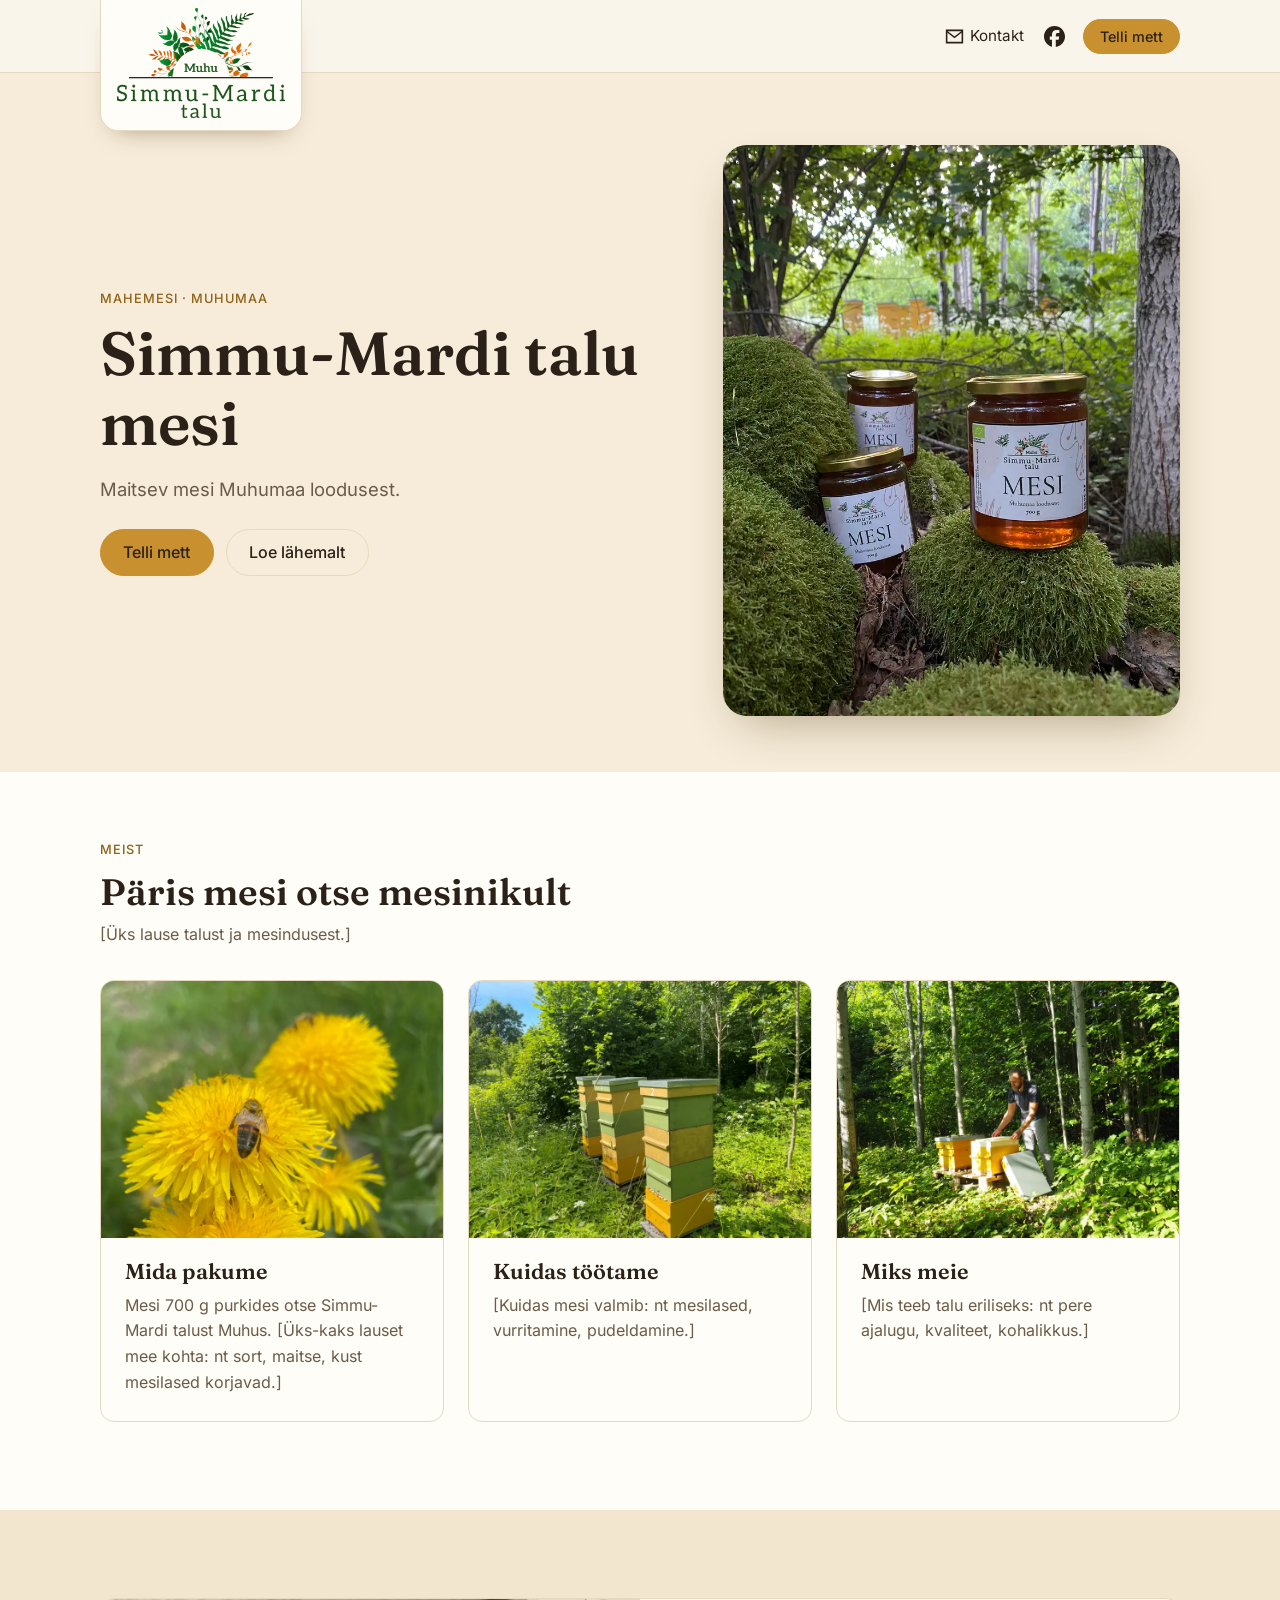
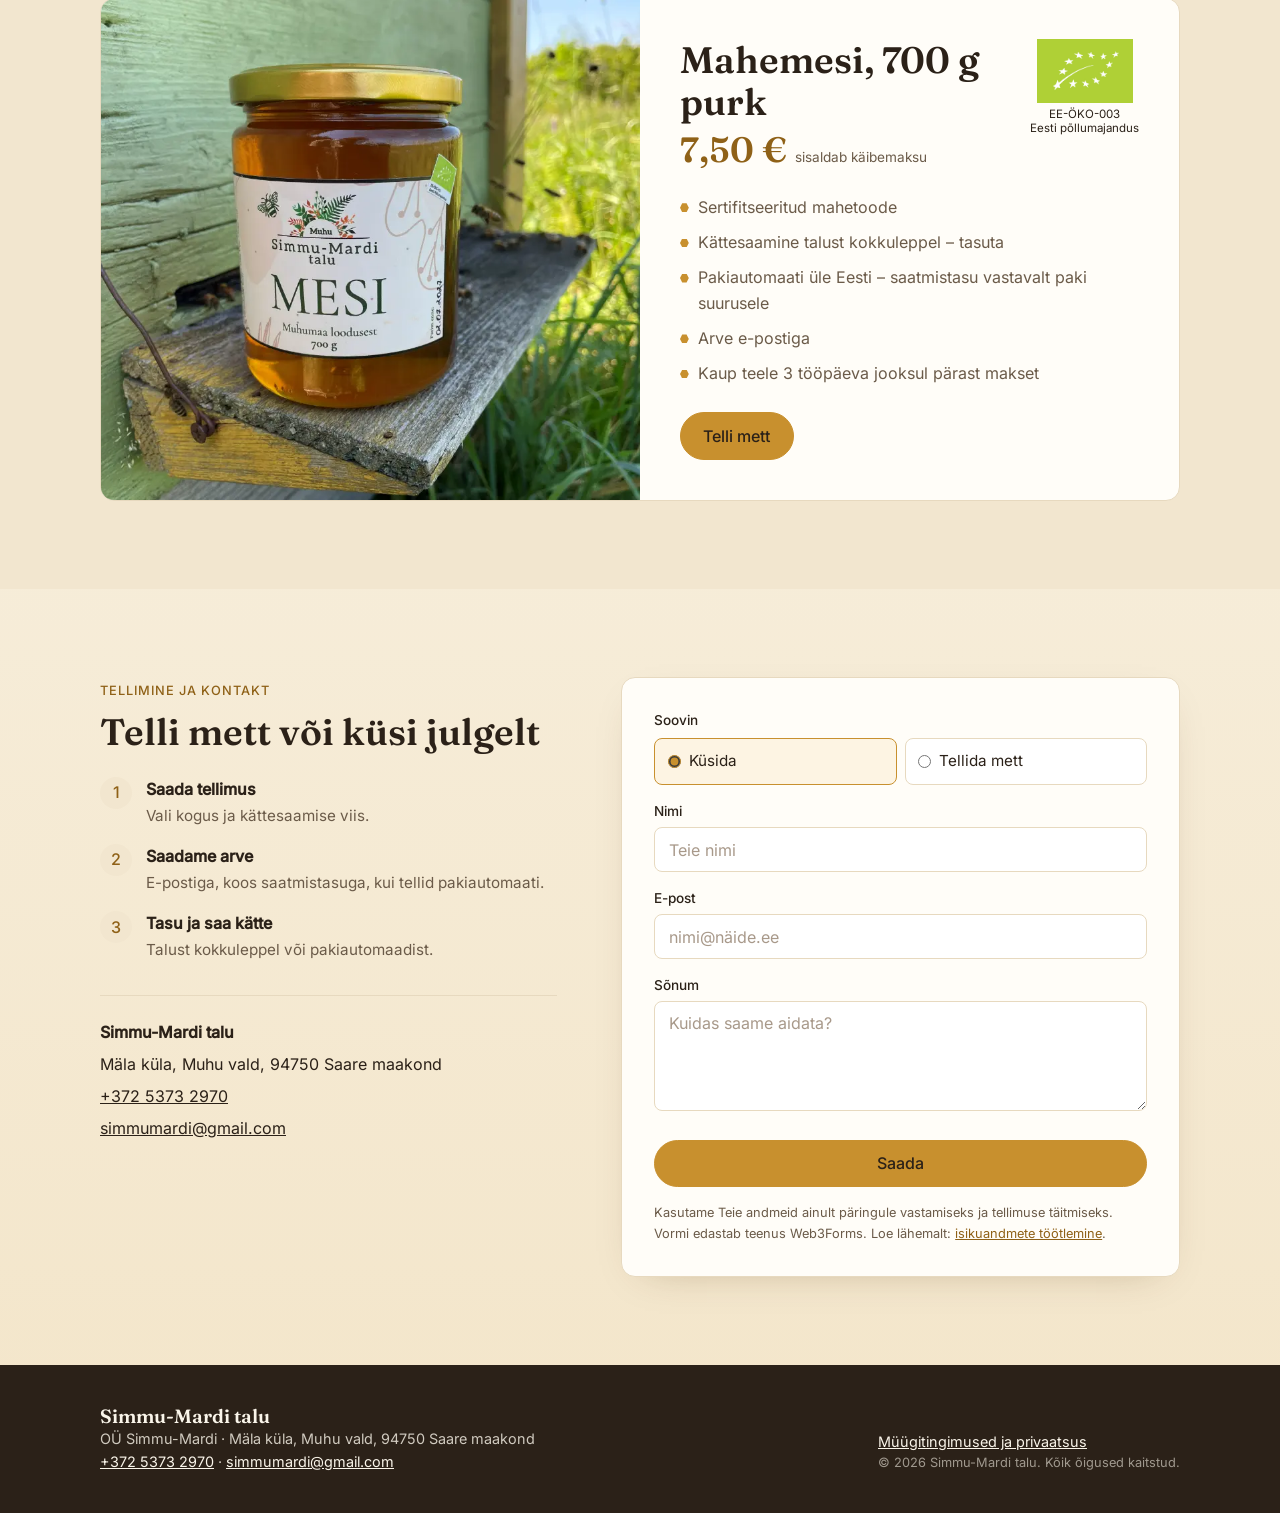
==== commit ee3a4ba2: "Product block: remove the "Meie toode" label Co-Authored-By: Claude Opus 5.5 <noreply@anthropic.com>" ====
--- a/index.html
+++ b/index.html
@@ -148,7 +148,6 @@
         <div class="product-info">
           <div class="product-top">
             <div>
-              <span class="eyebrow">Meie toode</span>
               <h2 id="toode-heading">Mahemesi, 700 g purk</h2>
               <p class="product-price">7,50 € <small>sisaldab käibemaksu</small></p>
             </div>
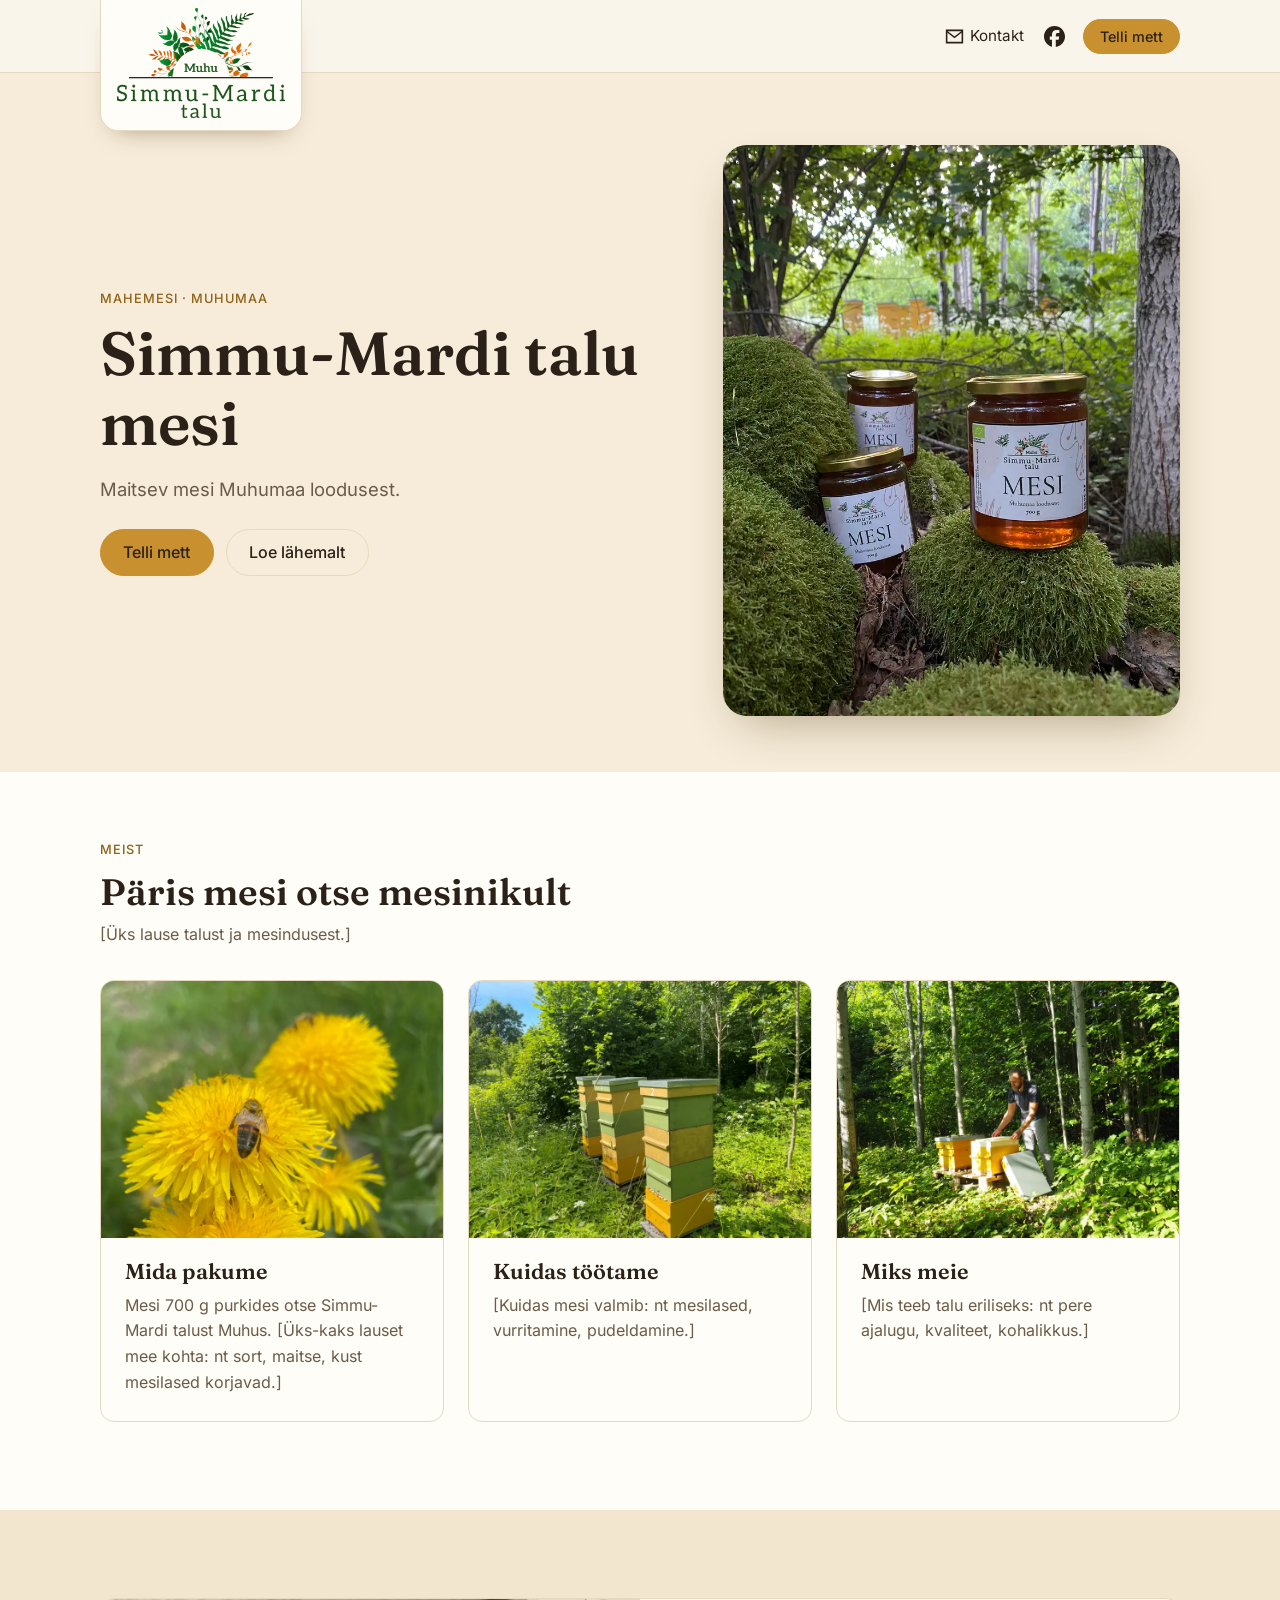
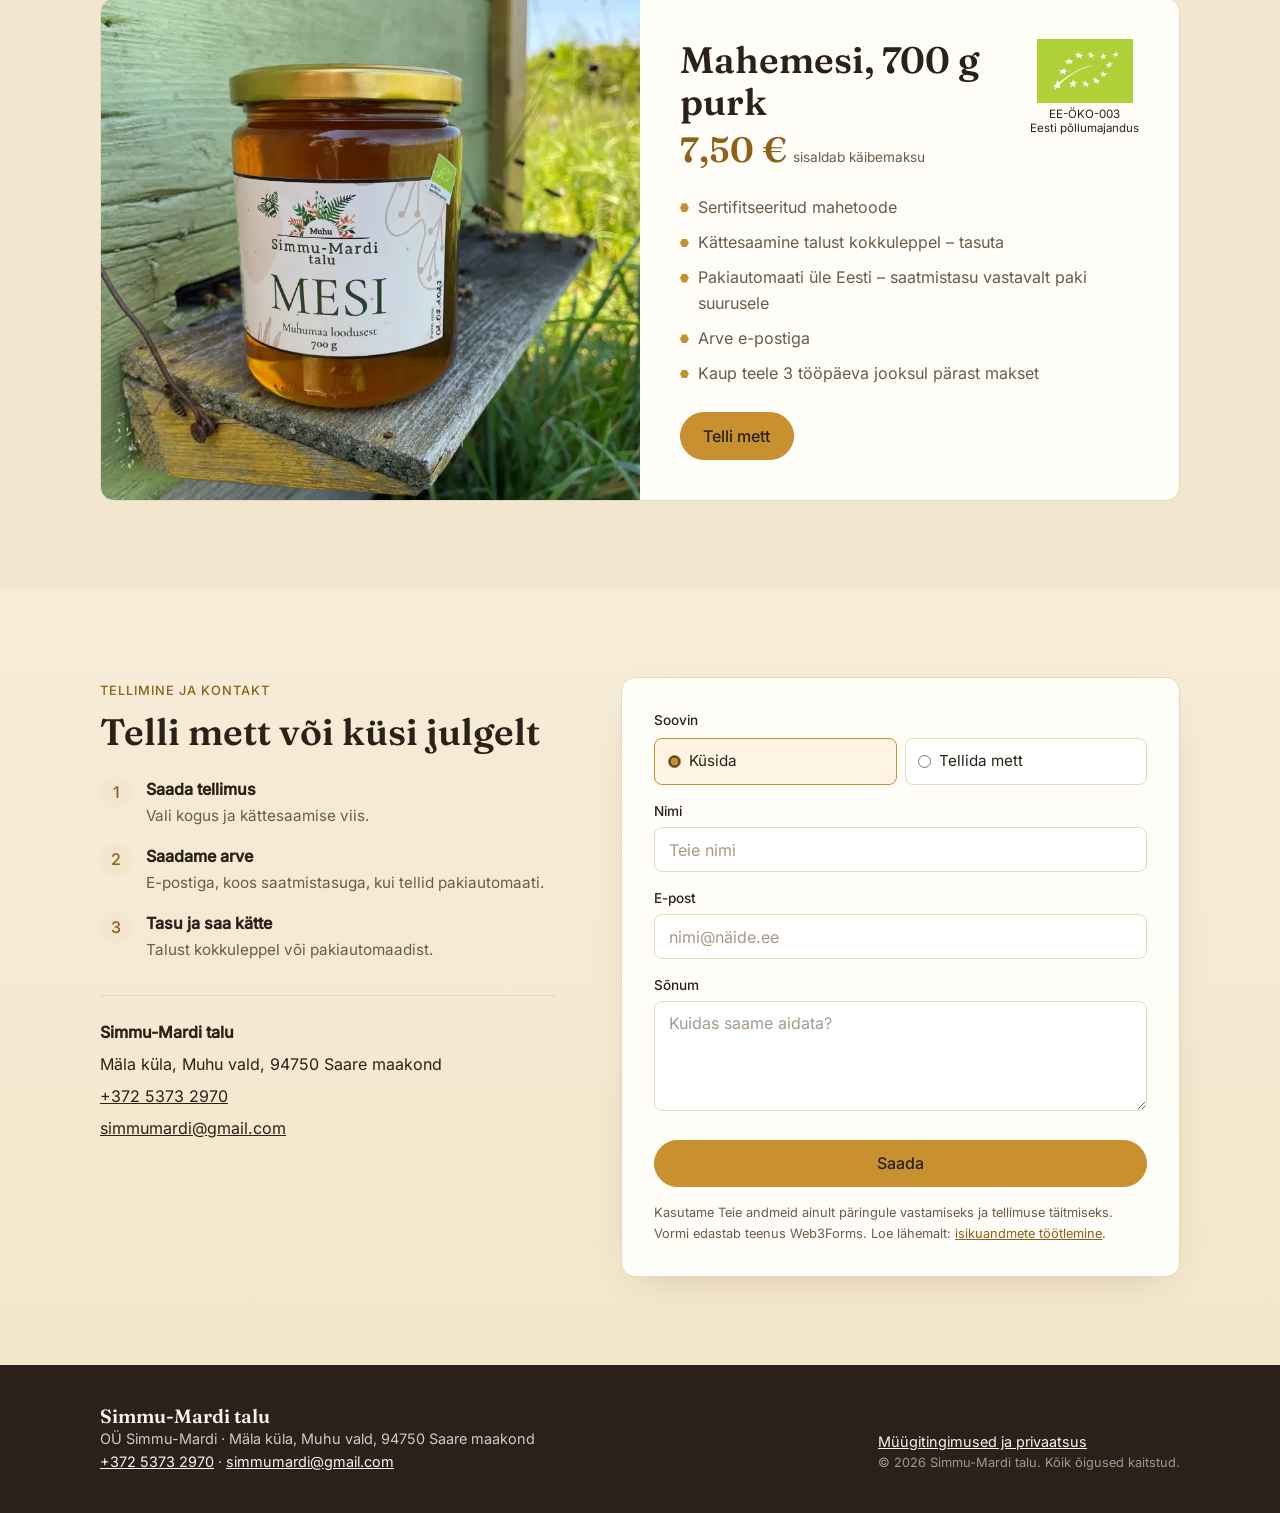
==== commit cfe3d98e: "Product block: VAT note sits tight under the price on phones The price line is now a wrapping flex r" ====
--- a/index.html
+++ b/index.html
@@ -64,7 +64,7 @@
   "sameAs": ["https://www.facebook.com/p/Simmu-Mardi-talu-100068626570776/"]
 }
 </script>
-<link rel="stylesheet" href="style.css?v=9">
+<link rel="stylesheet" href="style.css?v=11">
 </head>
 <body>
 
--- a/style.css
+++ b/style.css
@@ -429,6 +429,11 @@
   color: var(--honey-dark);
   line-height: 1.25;
   margin-bottom: 0.2rem;
+  /* price and VAT note side by side; when the note wraps (phones) it sits tight under the price */
+  display: flex;
+  flex-wrap: wrap;
+  align-items: baseline;
+  column-gap: 0.4rem;
 }
 
 .product-price small {
@@ -437,6 +442,7 @@
   font-weight: 400;
   color: var(--muted);
   white-space: nowrap;
+  line-height: 1.3;
 }
 
 .product-list {
@@ -751,3 +757,11 @@
 @media (min-width: 900px) {
   .prose { padding: 3rem 3.5rem; }
 }
+
+/* Smallest phones: keep the organic logo caption ("Eesti põllumajandus") inside the product card */
+@media (max-width: 399px) {
+  .product-top > div { min-width: 0; }
+  .product-top .organic { flex-shrink: 0; }
+  .product-top .organic img { width: 72px; }
+  .product-top .organic figcaption { font-size: 0.62rem; }
+}
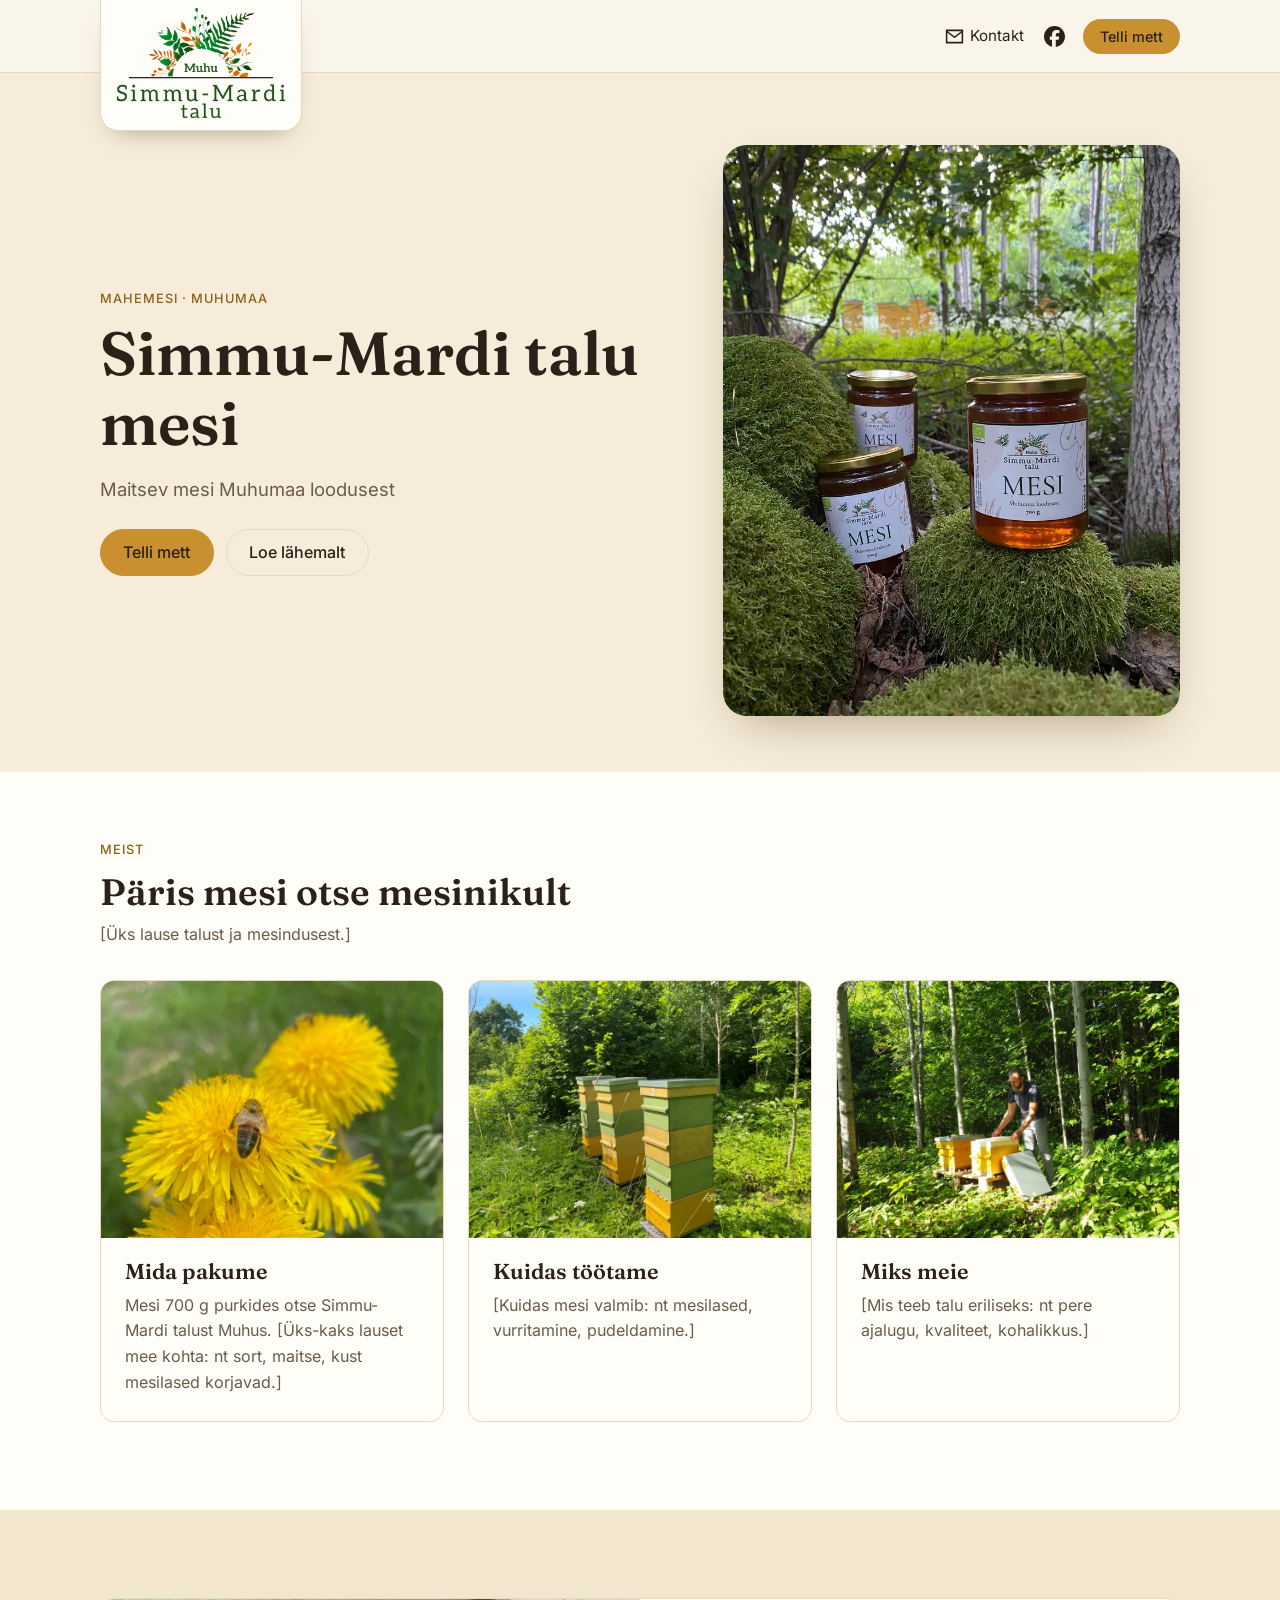
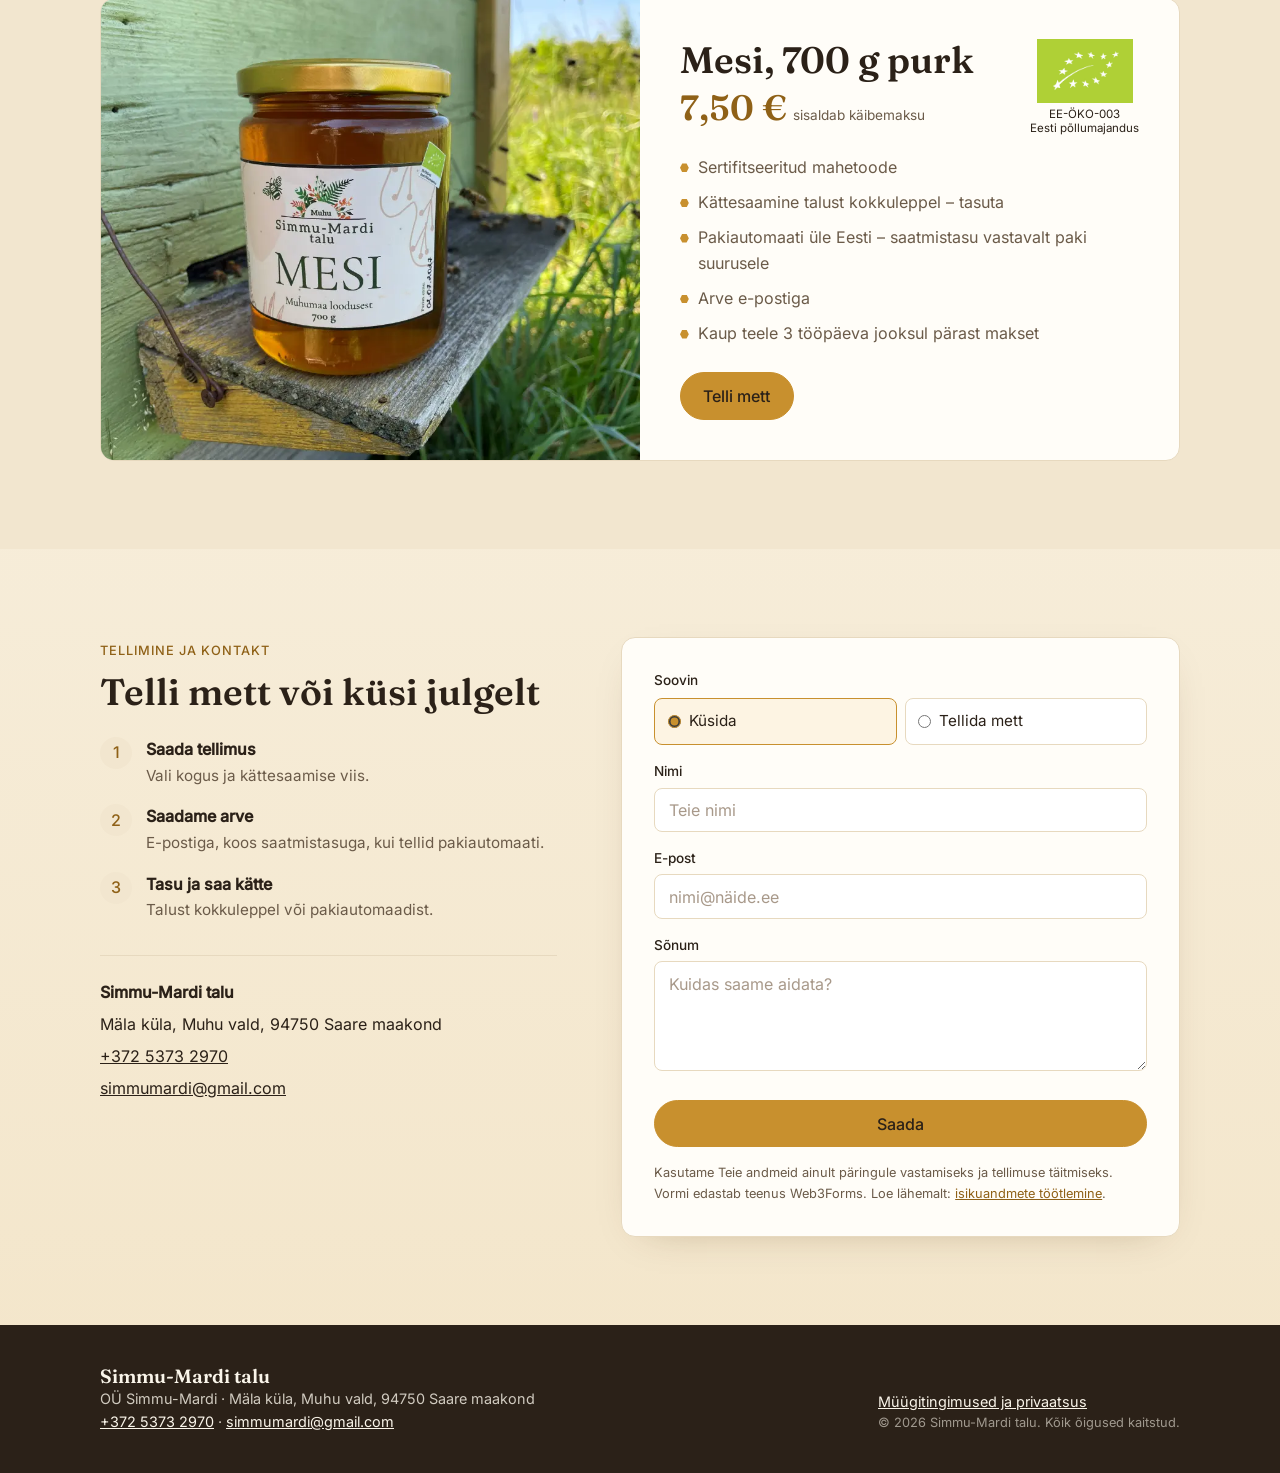
==== commit 04a34497: "Texts: new hero lead and product title Co-Authored-By: Claude Opus 5.5 <noreply@anthropic.com>" ====
--- a/index.html
+++ b/index.html
@@ -57,7 +57,7 @@
     "priceCurrency": "EUR",
     "itemOffered": {
       "@type": "Product",
-      "name": "Mahemesi, 700 g purk",
+      "name": "Mesi, 700 g purk",
       "image": "https://www.simmumardi.ee/assets/img/meepurk.webp"
     }
   },
@@ -94,7 +94,7 @@
       <div class="hero-text">
         <span class="eyebrow">Mahemesi · Muhumaa</span>
         <h1>Simmu-Mardi talu mesi</h1>
-        <p class="lead">Maitsev mesi Muhumaa loodusest.</p>
+        <p class="lead">Maitsev mesi Muhumaa loodusest</p>
         <div class="hero-actions">
           <a class="button" href="#contact" data-order>Telli mett</a>
           <a class="button secondary" href="#meist">Loe lähemalt</a>
@@ -148,7 +148,7 @@
         <div class="product-info">
           <div class="product-top">
             <div>
-              <h2 id="toode-heading">Mahemesi, 700 g purk</h2>
+              <h2 id="toode-heading">Mesi, 700 g purk</h2>
               <p class="product-price">7,50 € <small>sisaldab käibemaksu</small></p>
             </div>
             <figure class="organic">
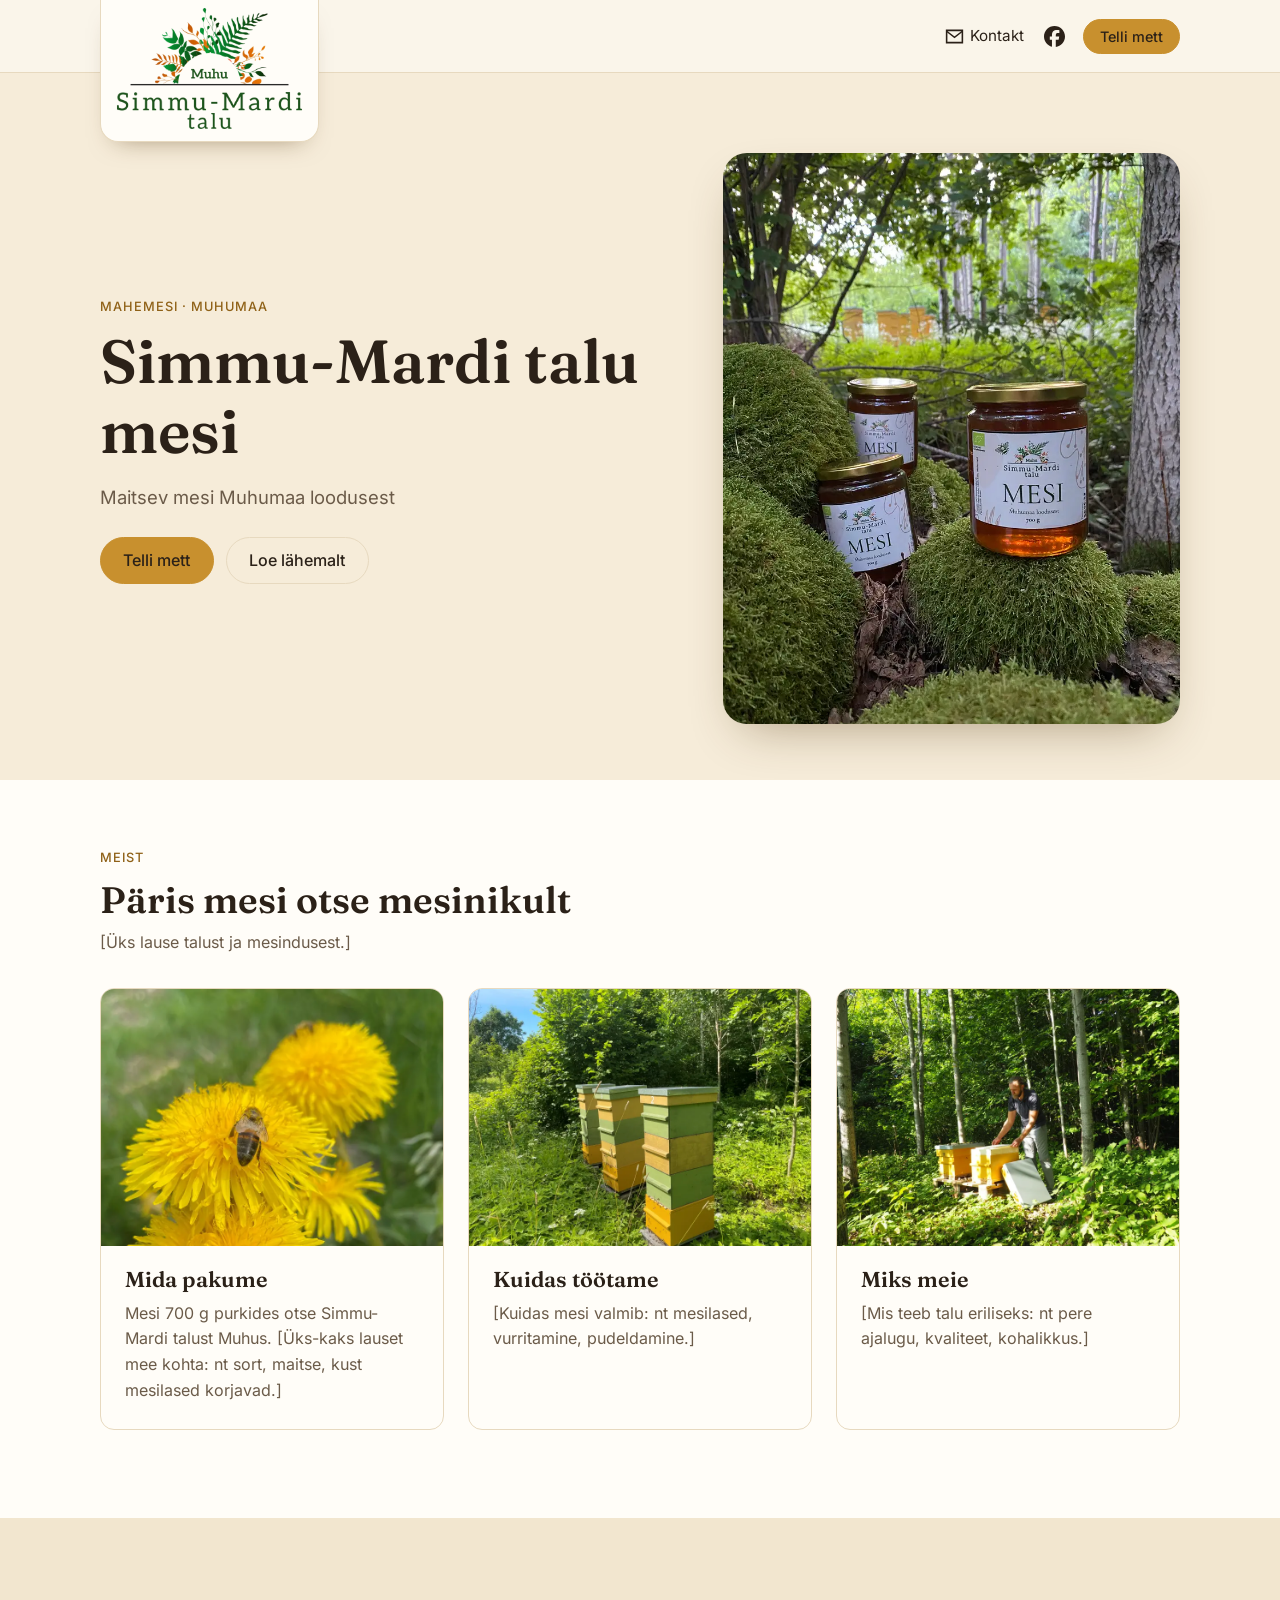
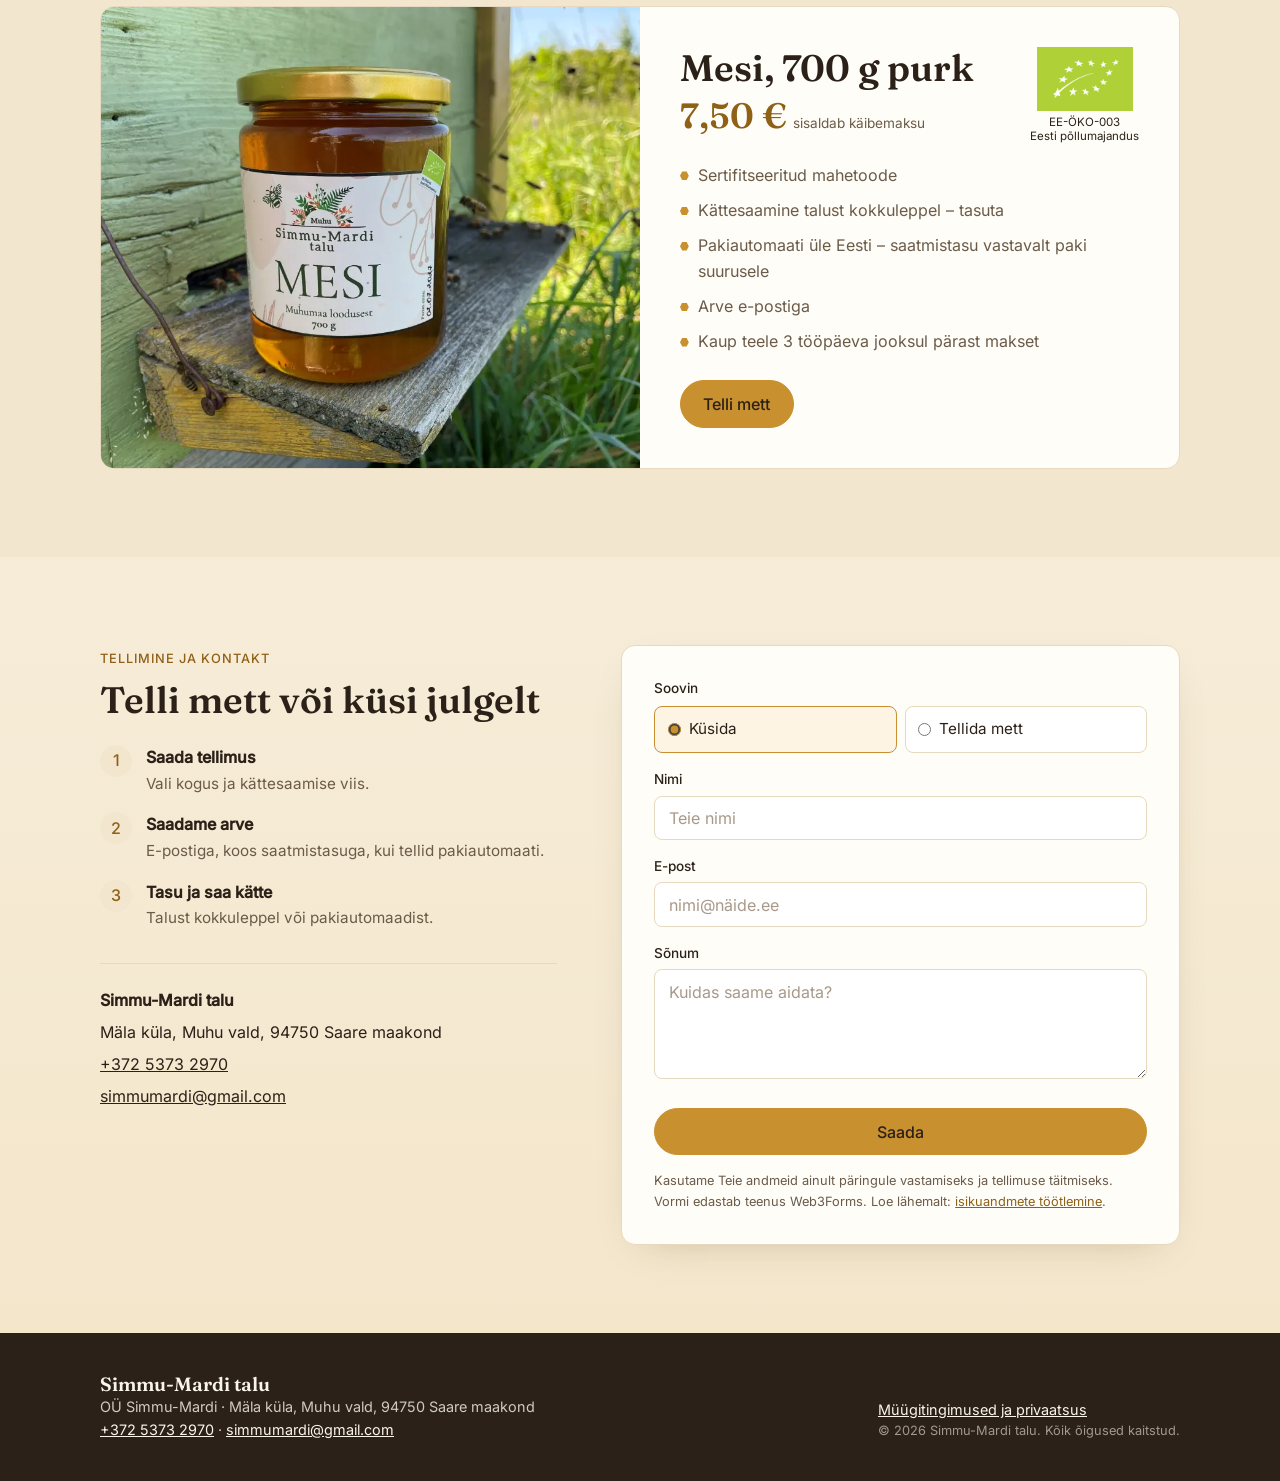
==== commit 97919fb6: "Header logo another 10% bigger (125px desktop, 101px phones, 87px smallest) More room below the hang" ====
--- a/index.html
+++ b/index.html
@@ -64,7 +64,7 @@
   "sameAs": ["https://www.facebook.com/p/Simmu-Mardi-talu-100068626570776/"]
 }
 </script>
-<link rel="stylesheet" href="style.css?v=11">
+<link rel="stylesheet" href="style.css?v=12">
 </head>
 <body>
 
--- a/style.css
+++ b/style.css
@@ -205,7 +205,7 @@
 .brand svg { width: 38px; height: 38px; flex-shrink: 0; }
 
 /* Farm logo (contains the farm name) on the hanging tag */
-.brand .logo { height: 92px; width: auto; flex-shrink: 0; }
+.brand .logo { height: 101px; width: auto; flex-shrink: 0; }
 
 .company-name { font-size: 1.2rem; }
 
@@ -246,13 +246,13 @@
 @media (max-width: 379px) {
   .company-name { font-size: 1.05rem; }
   .brand svg { width: 32px; height: 32px; }
-  .brand .logo { height: 79px; }
+  .brand .logo { height: 87px; }
   .site-nav .button { padding: 0.45rem 0.8rem; }
 }
 
 /* Hero */
 .hero {
-  padding: 3.5rem 0 2.5rem; /* room under the hanging logo tag; tighter towards "Meist" */
+  padding: 4rem 0 2.5rem; /* room under the hanging logo tag; tighter towards "Meist" */
   background: #f6ecd9; /* warm cream band, so it stands apart from the light "Meist" band below */
 }
 
@@ -666,11 +666,11 @@
 @media (min-width: 900px) {
   .site-header .wrap { min-height: var(--header-h); }
   .brand svg { width: 44px; height: 44px; }
-  .brand .logo { height: 114px; }
-  .page { padding-top: 4.5rem; } /* room under the logo tag on the terms page */
+  .brand .logo { height: 125px; }
+  .page { padding-top: 5rem; } /* room under the logo tag on the terms page */
   .company-name { font-size: 1.4rem; }
   .section { padding: 5.5rem 0; }
-  .hero { padding: 4.5rem 0 3.5rem; }
+  .hero { padding: 5rem 0 3.5rem; }
   #meist { padding-top: 4rem; }
   .hero .wrap { grid-template-columns: 1.1fr 0.9fr; gap: 4rem; }
   .hero-image img { aspect-ratio: 4 / 5; }
@@ -680,7 +680,7 @@
 
 /* Terms of sale page (muugitingimused.html) */
 .page {
-  padding: 3rem 0 4rem;
+  padding: 4rem 0 4rem;
 }
 
 .prose {
